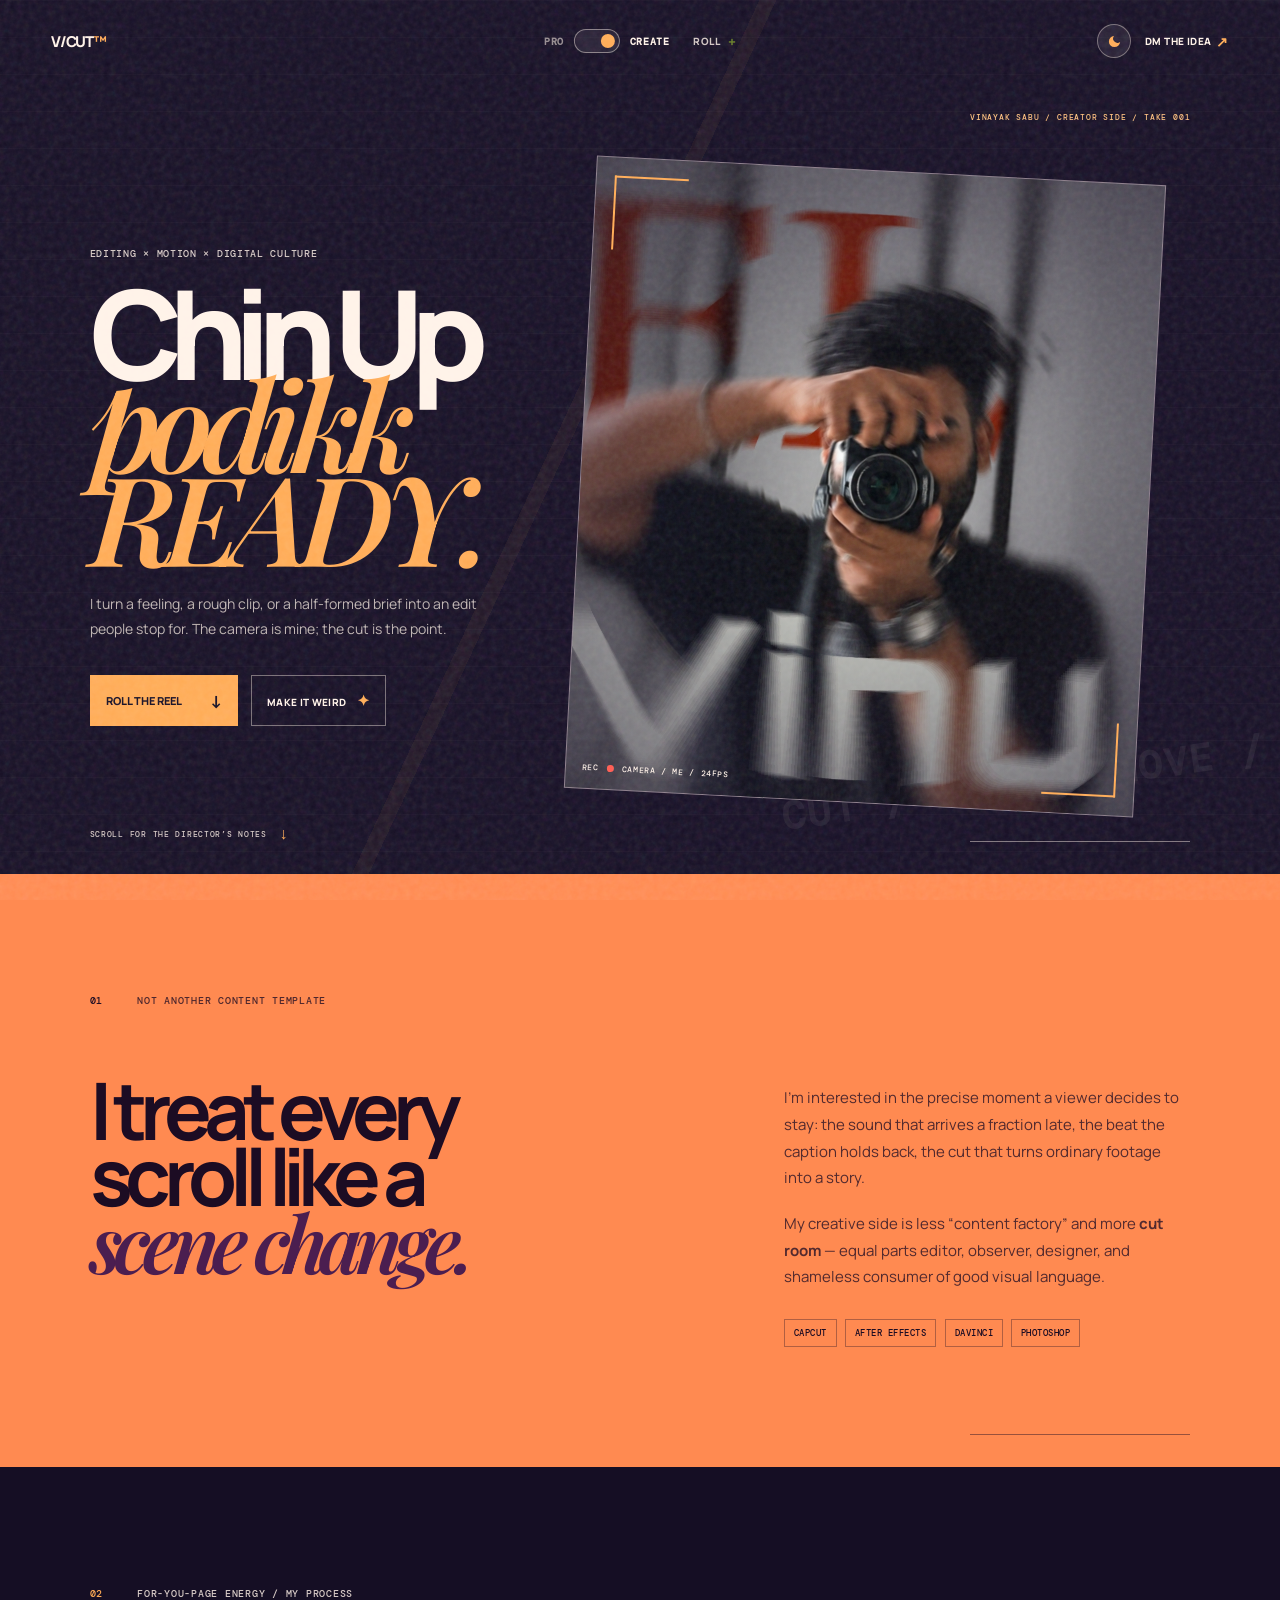
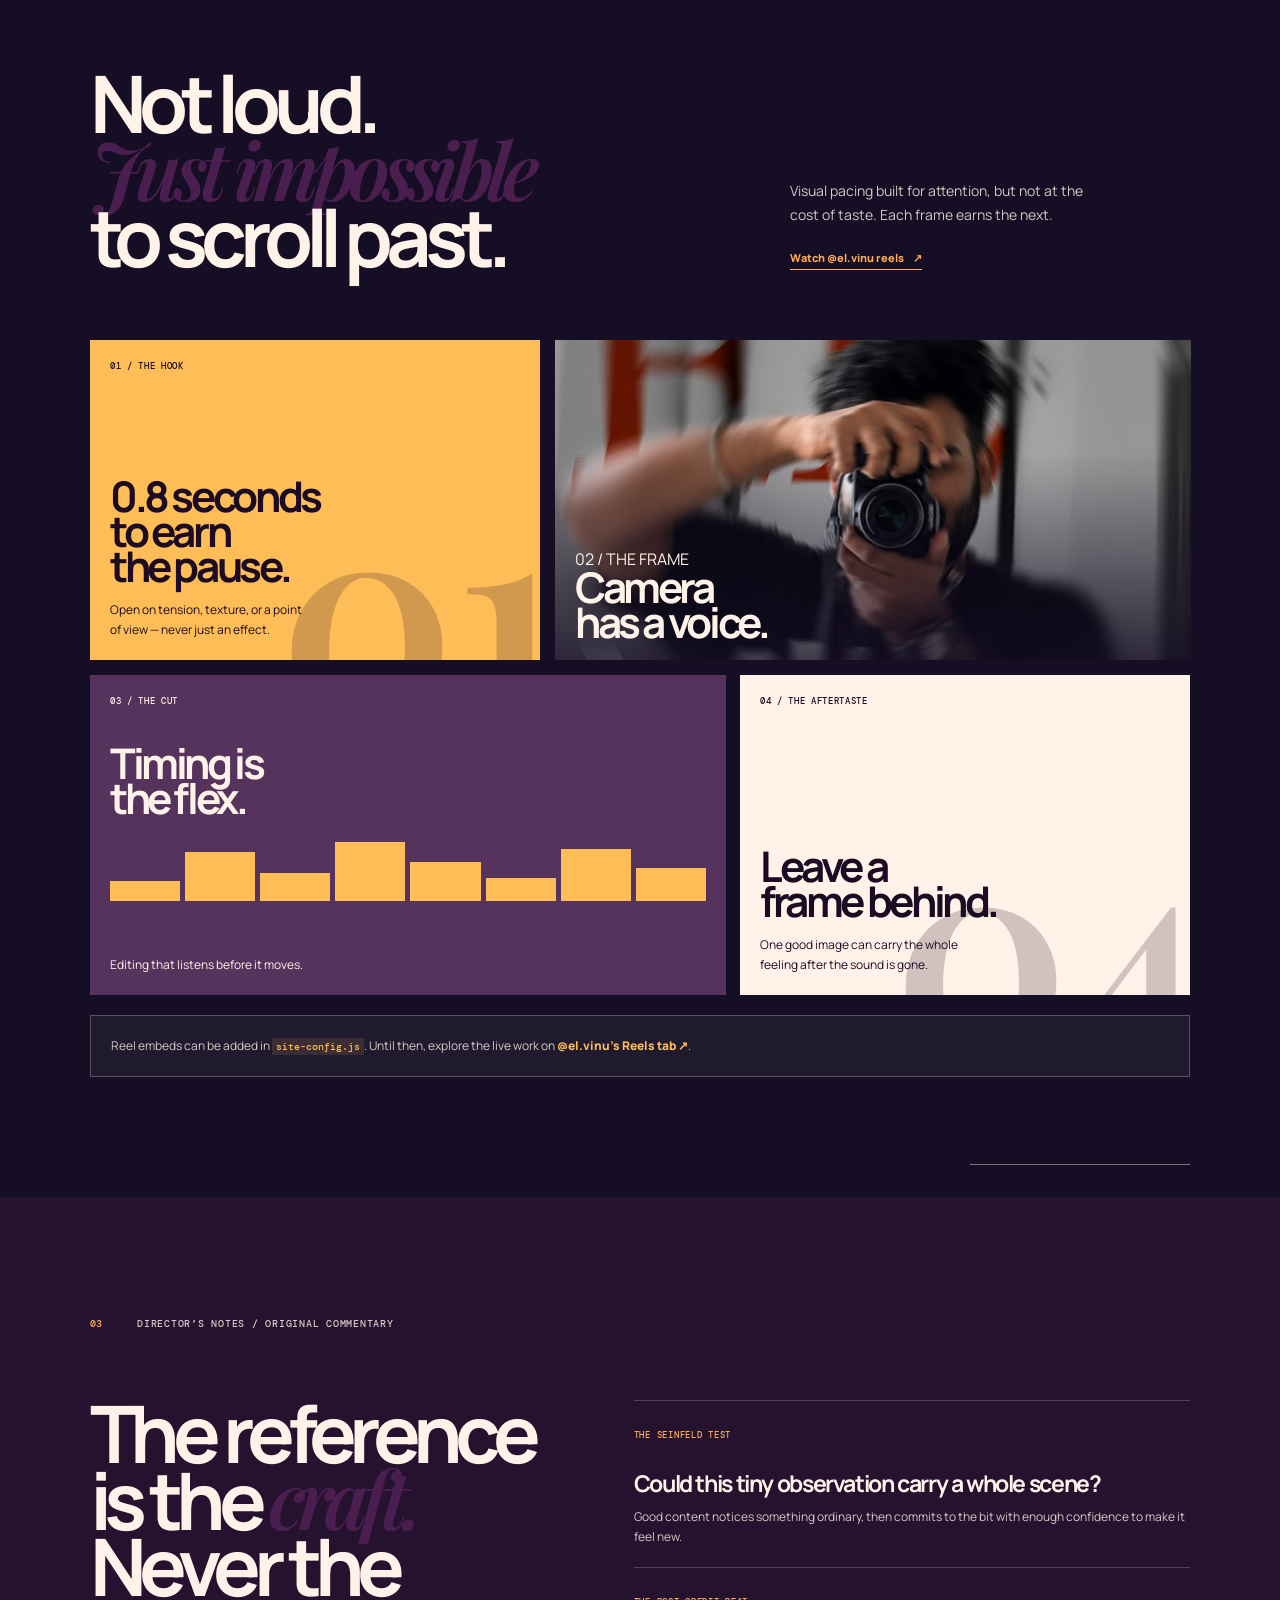
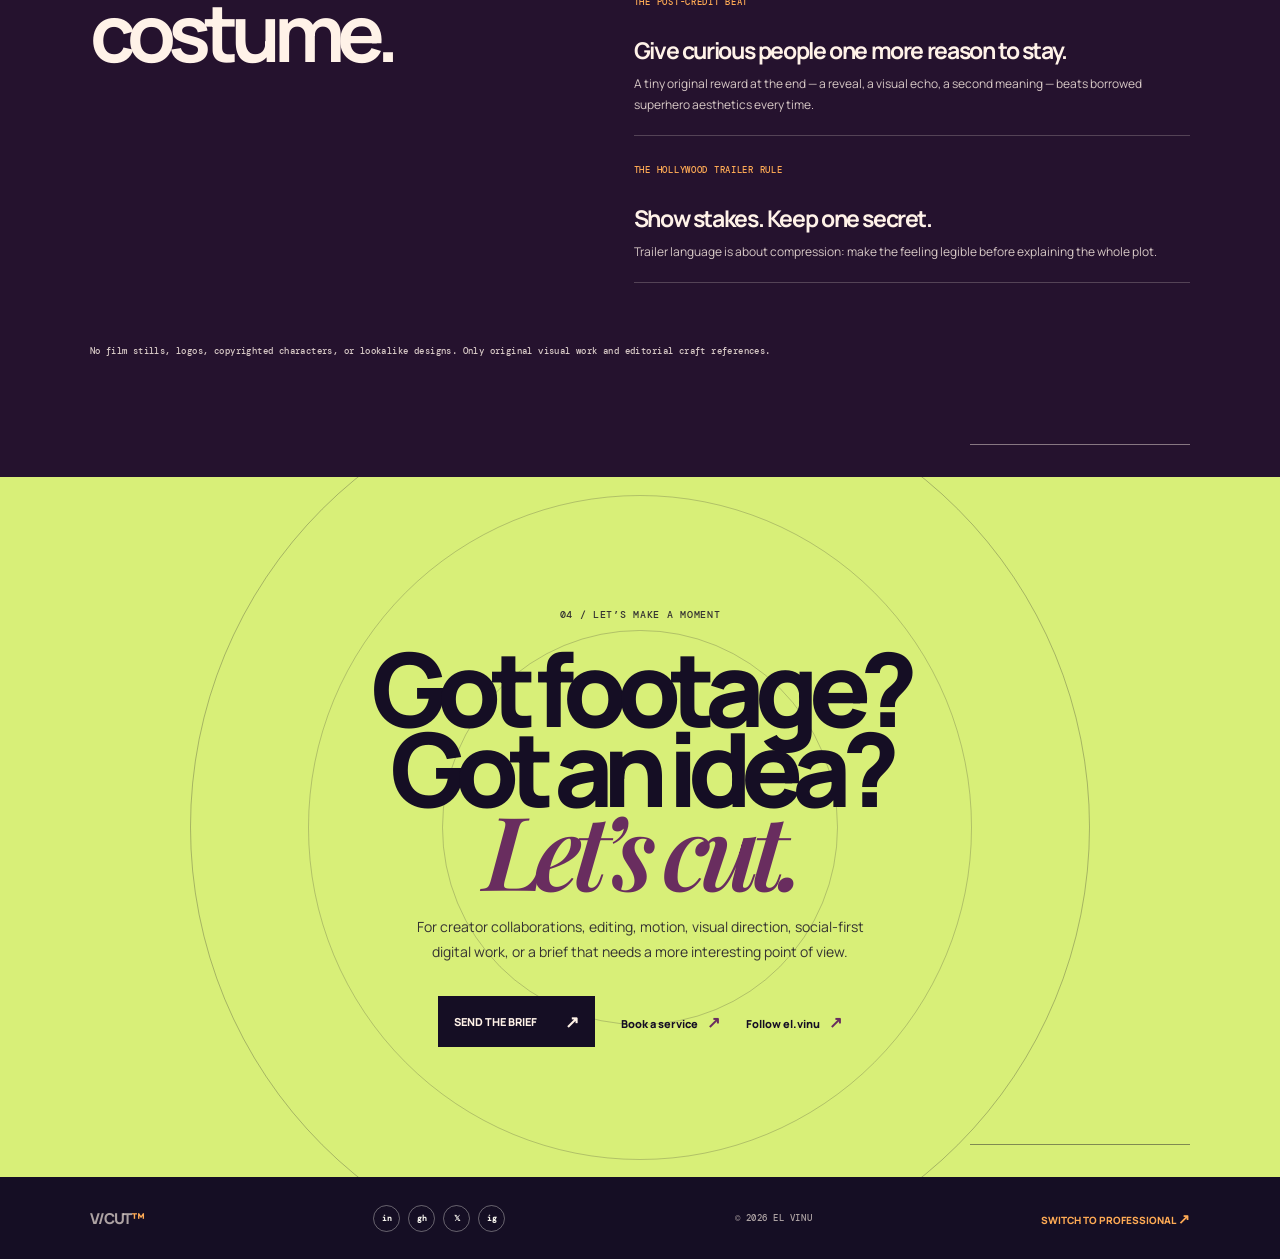
==== creative.html @ 92481f3b "Update portfolio redesign with custom domain, resume download, and dual creative/pro experience" ====
<!doctype html>
<html lang="en">

<head>
  <meta charset="UTF-8" />
  <meta name="viewport" content="width=device-width, initial-scale=1.0" />
  <meta name="description"
    content="Vinu Cut — Vinayak Sabu's creator practice across edits, direction, motion, and social storytelling." />
  <meta name="theme-color" content="#150e24" />
  <title>el Vinu — Creative Side of Vinayak Sabu</title>
  <link rel="preconnect" href="https://fonts.googleapis.com" />
  <link rel="preconnect" href="https://fonts.gstatic.com" crossorigin />
  <link
    href="https://fonts.googleapis.com/css2?family=DM+Mono:wght@400;500&family=Manrope:wght@400;500;600;700;800&family=Playfair+Display:ital,wght@0,500;0,600;1,600&display=swap"
    rel="stylesheet" />
  <link rel="stylesheet" href="styles.css" />
</head>

<body class="creative-page">
  <a class="skip-link" href="#main">Skip to content</a>
  <div class="grain grain--light" aria-hidden="true"></div>
  <div class="cursor-dot cursor-dot--creative" aria-hidden="true"></div>
  <div class="cursor-orbit cursor-orbit--creative" aria-hidden="true"><span>PLAY</span></div>
  <header class="site-header site-header--creative">
    <a class="wordmark wordmark--creative" href="creative.html"
      aria-label="Vinu Cut creative portfolio">V/CUT<span>™</span></a>
    <nav aria-label="Primary navigation"><a class="identity-switch identity-switch--creative" href="index.html"
        aria-label="Switch to the professional side"><span>PRO</span><i aria-hidden="true"><b></b></i><span
          aria-current="page">CREATE</span></a>
      <details class="nav-menu nav-menu--creative">
        <summary>Roll <span>+</span></summary>
        <div><a href="#about">About</a><a href="#reel">The reel</a><a href="#notes">Notes</a><a
            href="https://www.instagram.com/el.vinu/reels/" target="_blank" rel="noreferrer">Instagram reels</a><a
            href="#contact">Work together</a></div>
      </details>
    </nav>
    <div class="header-actions"><button class="theme-toggle theme-toggle--creative" type="button" data-theme-toggle
        aria-label="Toggle colour theme" aria-pressed="false"><span data-theme-label>Light</span><i
          aria-hidden="true"><svg class="theme-icon theme-icon--sun" viewBox="0 0 24 24" width="15" height="15"
            fill="none" stroke="currentColor" stroke-width="2.2" stroke-linecap="round" stroke-linejoin="round"
            aria-hidden="true">
            <circle cx="12" cy="12" r="4.5"></circle>
            <path
              d="M12 2v2.5M12 19.5V22M4.93 4.93l1.77 1.77M17.3 17.3l1.77 1.77M2 12h2.5M19.5 12H22M4.93 19.07l1.77-1.77M17.3 6.7l1.77-1.77">
            </path>
          </svg><svg class="theme-icon theme-icon--moon" viewBox="0 0 24 24" width="15" height="15" fill="currentColor"
            aria-hidden="true">
            <path d="M21 12.79A9 9 0 1 1 11.21 3 7 7 0 0 0 21 12.79z"></path>
          </svg></i></button><a class="header-contact header-contact--creative" href="#contact">DM the idea
        <span>↗</span></a></div>
  </header>

  <main id="main">
    <section class="creative-hero" data-tracking-stage>
      <div class="creative-hero__noise" aria-hidden="true"></div>
      <div class="chaos-doodles" aria-hidden="true"><i>✦</i><i>WOW</i><i>✷</i><i>RETAKE</i></div>
      <p class="creator-stamp">VINAYAK SABU / CREATOR SIDE / TAKE 001</p>
      <div class="creative-hero__copy reveal">
        <p class="creator-kicker">Editing × motion × digital culture</p>
        <h1>Chin Up<br /><em> podikk READY.</em></h1>
        <p>I turn a feeling, a rough clip, or a half-formed brief into an edit people stop for. The camera is mine; the
          cut is the point.</p>
        <div class="creator-hero-actions"><a class="creator-button" href="#reel">Roll the reel <span>↓</span></a><button
            class="chaos-toggle" type="button" data-chaos-toggle aria-pressed="false">Make it weird
            <span>✦</span></button></div>
      </div>
      <figure class="creator-portrait" aria-label="Vinayak Sabu holding a camera">
        <div class="viewfinder viewfinder--top" aria-hidden="true"></div>
        <div class="viewfinder viewfinder--bottom" aria-hidden="true"></div>
        <img src="assets/vinayak-creator.jpg" alt="Vinayak Sabu holding a camera" />
        <figcaption><span>REC</span><i></i><span>CAMERA / ME / 24FPS</span></figcaption>
      </figure>
      <div class="creator-scroll" aria-hidden="true"><span>SCROLL FOR THE DIRECTOR’S NOTES</span><b>↓</b></div>
    </section>

    <section class="creative-about creative-section" id="about">
      <div class="creator-section-label reveal"><span>01</span><span>Not another content template</span></div>
      <div class="creative-about__grid">
        <h2 class="creative-display reveal">I treat every<br />scroll like a<br /><em>scene change.</em></h2>
        <div class="creative-about__copy reveal">
          <p>I’m interested in the precise moment a viewer decides to stay: the sound that arrives a fraction late, the
            beat the caption holds back, the cut that turns ordinary footage into a story.</p>
          <p>My creative side is less “content factory” and more <strong>cut room</strong> — equal parts editor,
            observer, designer, and shameless consumer of good visual language.</p>
          <div class="creator-tool-row"><span>CAPCUT</span><span>AFTER
              EFFECTS</span><span>DAVINCI</span><span>PHOTOSHOP</span></div>
        </div>
      </div>
    </section>

    <section class="reel-room creative-section" id="reel">
      <div class="creator-section-label reveal"><span>02</span><span>For-you-page energy / My process</span></div>
      <div class="reel-head reveal">
        <h2 class="creative-display">Not loud.<br /><em>Just impossible</em><br />to scroll past.</h2>
        <div>
          <p>Visual pacing built for attention, but not at the cost of taste. Each frame earns the next.</p><a
            class="reel-profile-link" data-instagram-reels href="https://www.instagram.com/el.vinu/reels/"
            target="_blank" rel="noreferrer">Watch @el.vinu reels <span>↗</span></a>
        </div>
      </div>
      <div class="reel-grid">
        <article class="reel-card reel-card--gold reveal"><span>01 / THE HOOK</span>
          <h3>0.8 seconds<br />to earn<br />the pause.</h3>
          <p>Open on tension, texture, or a point of view — never just an effect.</p><b>01</b>
        </article>
        <article class="reel-card reel-card--photo reveal"><img src="assets/vinayak-creator.jpg"
            alt="Creative portrait crop" />
          <div><span>02 / THE FRAME</span>
            <h3>Camera<br />has a voice.</h3>
          </div>
        </article>
        <article class="reel-card reel-card--violet reveal"><span>03 / THE CUT</span>
          <h3>Timing is<br />the flex.</h3>
          <div class="audio-bars" aria-hidden="true"><i></i><i></i><i></i><i></i><i></i><i></i><i></i><i></i></div>
          <p>Editing that listens before it moves.</p>
        </article>
        <article class="reel-card reel-card--white reveal"><span>04 / THE AFTERTASTE</span>
          <h3>Leave a<br />frame behind.</h3>
          <p>One good image can carry the whole feeling after the sound is gone.</p><b>04</b>
        </article>
      </div>
      <div class="instagram-reel-feed reveal" data-reel-feed aria-live="polite">
        <p>Reel embeds can be added in <code>site-config.js</code>. Until then, explore the live work on <a
            data-instagram-reels href="https://www.instagram.com/el.vinu/reels/" target="_blank"
            rel="noreferrer">@el.vinu’s Reels tab <span>↗</span></a>.</p>
      </div>
    </section>

    <section class="creator-notes creative-section" id="notes">
      <div class="creator-section-label reveal"><span>03</span><span>Director’s notes / Original commentary</span></div>
      <div class="notes-layout">
        <h2 class="creative-display reveal">The reference<br />is the <em>craft.</em><br />Never the costume.</h2>
        <div class="notes-list reveal">
          <article><span>THE SEINFELD TEST</span>
            <h3>Could this tiny observation carry a whole scene?</h3>
            <p>Good content notices something ordinary, then commits to the bit with enough confidence to make it feel
              new.</p>
          </article>
          <article><span>THE POST-CREDIT BEAT</span>
            <h3>Give curious people one more reason to stay.</h3>
            <p>A tiny original reward at the end — a reveal, a visual echo, a second meaning — beats borrowed superhero
              aesthetics every time.</p>
          </article>
          <article><span>THE HOLLYWOOD TRAILER RULE</span>
            <h3>Show stakes. Keep one secret.</h3>
            <p>Trailer language is about compression: make the feeling legible before explaining the whole plot.</p>
          </article>
        </div>
      </div>
      <p class="rights-note reveal">No film stills, logos, copyrighted characters, or lookalike designs. Only original
        visual work and editorial craft references.</p>
    </section>

    <section class="creative-collab creative-section" id="contact">
      <div class="creative-collab__orb" aria-hidden="true"></div>
      <p class="creator-kicker reveal">04 / Let’s make a moment</p>
      <h2 class="creative-contact-title reveal">Got footage?<br />Got an idea?<br /><em>Let’s cut.</em></h2>
      <p class="creative-contact-copy reveal">For creator collaborations, editing, motion, visual direction,
        social-first digital work, or a brief that needs a more interesting point of view.</p>
      <div class="creative-contact-actions reveal"><a class="creator-button creator-button--paper"
          href="mailto:vinayaksabu8@gmail.com?subject=Creative%20collaboration">Send the brief <span>↗</span></a><a
          class="creator-text-link" href="index.html#book">Book a service <span>↗</span></a><a class="creator-text-link"
          data-instagram-link href="https://www.instagram.com/el.vinu" target="_blank" rel="noreferrer">Follow el.vinu
          <span>↗</span></a></div>
    </section>
  </main>
  <button class="back-to-top back-to-top--creative" type="button" data-back-to-top aria-label="Back to top"><span
      aria-hidden="true">↑</span><small>TOP</small></button>
  <footer class="footer footer--creative"><a class="wordmark wordmark--creative"
      href="creative.html">V/CUT<span>™</span></a>
    <div class="social-icons social-icons--creative" aria-label="Social links"><a
        href="https://www.linkedin.com/in/vinayaksabu" target="_blank" rel="noreferrer" aria-label="LinkedIn">in</a><a
        href="https://github.com/vinayaksabu" target="_blank" rel="noreferrer" aria-label="GitHub">gh</a><a
        href="https://x.com/" target="_blank" rel="noreferrer" aria-label="X">𝕏</a><a data-instagram-link
        href="https://www.instagram.com/el.vinu" target="_blank" rel="noreferrer" aria-label="Instagram">ig</a></div>
    <p>© <span data-year></span> EL VINU</p><a href="index.html">Switch to professional <span>↗</span></a>
  </footer>
  <script src="site-config.js"></script>
  <script src="script.js"></script>
</body>

</html>
---- styles.css ----
:root {
  --ink: #121514;
  --paper: #f5f3ed;
  --paper-deep: #e8e5dc;
  --green: #a9d447;
  --green-deep: #667d24;
  --line: rgba(18, 21, 20, .17);
  --light-line: rgba(245, 243, 237, .2);
  --sans: "Manrope", Arial, sans-serif;
  --serif: "Playfair Display", Georgia, serif;
  --mono: "DM Mono", Consolas, monospace;
  --ease: cubic-bezier(.22, 1, .36, 1);
}

* { box-sizing: border-box; }
html { scroll-behavior: smooth; background: var(--ink); }
body { margin: 0; background: var(--paper); color: var(--ink); font-family: var(--sans); -webkit-font-smoothing: antialiased; overflow-x: hidden; }
a { color: inherit; text-decoration: none; } button { font: inherit; } img { display: block; max-width: 100%; }
::selection { color: var(--ink); background: var(--green); }
.skip-link { position: fixed; z-index: 100; top: -60px; left: 20px; padding: 10px 13px; color: var(--ink); background: var(--green); font-size: 12px; font-weight: 800; transition: top .2s; }.skip-link:focus { top: 15px; }
.grain { position: fixed; z-index: 20; inset: 0; pointer-events: none; opacity: .06; mix-blend-mode: multiply; background-image: url("data:image/svg+xml,%3Csvg viewBox='0 0 180 180' xmlns='http://www.w3.org/2000/svg'%3E%3Cfilter id='noise'%3E%3CfeTurbulence type='fractalNoise' baseFrequency='.8' numOctaves='4' stitchTiles='stitch'/%3E%3C/filter%3E%3Crect width='100%25' height='100%25' filter='url(%23noise)'/%3E%3C/svg%3E"); }.grain--light { opacity: .12; mix-blend-mode: screen; }

.site-header { position: absolute; z-index: 10; top: 0; display: flex; align-items: center; width: 100%; height: 82px; padding: 0 clamp(20px, 4vw, 62px); color: var(--ink); }.wordmark { font-size: 15px; font-weight: 800; letter-spacing: -.085em; }.wordmark span { color: var(--green-deep); }.site-header nav { display: flex; gap: 24px; margin-left: clamp(30px, 5vw, 90px); }.nav-link { position: relative; padding: 7px 0; color: rgba(18,21,20,.6); font-size: 10px; font-weight: 800; letter-spacing: .055em; text-transform: uppercase; }.nav-link::after { content: ""; position: absolute; right: 0; bottom: 2px; left: 0; height: 1px; background: currentColor; transform: scaleX(0); transform-origin: right; transition: transform .3s var(--ease); }.nav-link:hover::after, .nav-link.is-active::after { transform: scaleX(1); transform-origin: left; }.nav-link.is-active { color: var(--ink); }.header-actions { display: flex; align-items: center; gap: 18px; margin-left: auto; }.theme-toggle { display: inline-flex; align-items: center; gap: 8px; padding: 0; border: 0; color: inherit; background: none; cursor: pointer; font-size: 10px; font-weight: 800; letter-spacing: .045em; text-transform: uppercase; }.theme-toggle i { color: var(--green-deep); font-size: 15px; font-style: normal; }.header-contact { font-size: 10px; font-weight: 800; letter-spacing: .04em; text-transform: uppercase; }.header-contact span { margin-left: 5px; color: var(--green-deep); font-size: 14px; }.site-header--creative { color: #fff2e8; }.wordmark--creative span { color: #ffab55; }.nav-link--creative { color: rgba(255,242,232,.58); }.nav-link--creative.is-active { color: #fff2e8; }.theme-toggle--creative i, .header-contact--creative span { color: #ffab55; }

.pro-hero { position: relative; display: grid; grid-template-columns: 1.15fr .85fr; min-height: 790px; padding: 147px clamp(20px, 7vw, 132px) 62px; overflow: hidden; background: var(--paper); }.pro-hero::before { content: ""; position: absolute; top: 0; right: 0; width: 51%; height: 100%; background: var(--paper-deep); }.pro-hero__copy, .pro-portrait, .hero-index { position: relative; z-index: 1; }.kicker, .creator-kicker { display: flex; gap: 12px; align-items: center; margin: 0 0 28px; color: rgba(18,21,20,.56); font: 500 10px var(--mono); letter-spacing: .07em; text-transform: uppercase; }.kicker span { color: var(--green-deep); }.pro-hero h1 { max-width: 750px; margin: 0 0 25px; font-size: clamp(53px, 7.4vw, 116px); font-weight: 600; letter-spacing: -.085em; line-height: .88; }.pro-hero h1 em, .display em, .contact-title em { color: var(--green-deep); font-family: var(--serif); font-weight: 600; }.hero-intro { max-width: 530px; margin: 0 0 34px; color: rgba(18,21,20,.68); font-size: clamp(14px, 1.15vw, 17px); line-height: 1.8; }.hero-intro strong { color: var(--ink); }.hero-buttons { display: flex; flex-wrap: wrap; gap: 25px; align-items: center; }.button { display: inline-flex; min-height: 51px; align-items: center; gap: 25px; padding: 0 17px; font-size: 11px; font-weight: 800; transition: transform .3s var(--ease), background .3s; }.button span { font-size: 17px; }.button:hover { transform: translateY(-3px); }.button--ink { color: var(--paper); background: var(--ink); }.button--ink:hover { color: var(--ink); background: var(--green); }.button--outline { color: var(--ink); background: transparent; border: 1.5px solid rgba(18,21,20,.38); }.button--outline:hover { color: var(--ink); background: var(--green); border-color: var(--green); }.text-link { display: inline-flex; gap: 9px; align-items: center; font-size: 11px; font-weight: 800; }.text-link span { color: var(--green-deep); font-size: 16px; transition: transform .3s var(--ease); }.text-link:hover span { transform: translate(3px, 3px); }
.pro-portrait { justify-self: end; width: min(100%, 490px); aspect-ratio: .79; overflow: hidden; background: #cac8c0; isolation: isolate; transition: transform .4s var(--ease); }.pro-portrait img { width: 100%; height: 100%; object-fit: cover; object-position: 50% 28%; transform: translate(var(--track-portrait-x, 0px), var(--track-portrait-y, 0px)) scale(1.055); transition: transform .25s linear; }.portrait-grid { position: absolute; z-index: 1; inset: 0; opacity: .35; background-image: linear-gradient(rgba(18,21,20,.22) 1px, transparent 1px), linear-gradient(90deg, rgba(18,21,20,.22) 1px, transparent 1px); background-size: 48px 48px; mix-blend-mode: multiply; }.sightline { position: absolute; z-index: 2; background: var(--green); mix-blend-mode: multiply; opacity: .95; transition: transform .2s linear; }.sightline--x { top: calc(50% + var(--track-y, 0px)); left: 0; width: 100%; height: 1px; }.sightline--y { top: 0; left: calc(50% + var(--track-x, 0px)); width: 1px; height: 100%; }.pro-portrait::before { content: "FIELD / 01"; position: absolute; z-index: 3; top: 16px; left: 16px; color: var(--ink); font: 500 8px var(--mono); letter-spacing: .07em; }.pro-portrait figcaption { position: absolute; z-index: 3; right: 0; bottom: 0; left: 0; display: flex; justify-content: space-between; gap: 10px; padding: 13px 15px; color: #f5f3ed; background: rgba(18,21,20,.76); font: 500 8px var(--mono); letter-spacing: .055em; }.hero-index { position: absolute; right: clamp(20px, 7vw, 132px); bottom: 27px; left: clamp(20px, 7vw, 132px); display: flex; justify-content: space-between; color: rgba(18,21,20,.46); font: 500 8px var(--mono); letter-spacing: .07em; }

.section { position: relative; padding: 120px clamp(20px, 7vw, 132px); }.section-label, .creator-section-label { display: flex; gap: 34px; margin-bottom: 70px; color: rgba(18,21,20,.54); font: 500 10px var(--mono); letter-spacing: .075em; text-transform: uppercase; }.section-label span:first-child { color: var(--green-deep); }.profile { background: #ebe9e2; }.profile-grid { display: grid; grid-template-columns: 1.3fr .7fr; gap: 60px; align-items: start; }.display { margin: 0; font-size: clamp(43px, 5.7vw, 91px); font-weight: 600; letter-spacing: -.08em; line-height: .9; }.profile-copy { max-width: 450px; padding-top: 12px; }.profile-copy p { margin: 0 0 18px; color: rgba(18,21,20,.67); font-size: 15px; line-height: 1.8; }.credential-strip { display: grid; grid-template-columns: repeat(4, 1fr); gap: 0; margin-top: clamp(80px, 10vw, 150px); border-top: 1px solid var(--line); }.credential-strip article { min-height: 150px; padding: 19px 22px 0 0; border-right: 1px solid var(--line); }.credential-strip article + article { padding-left: 22px; }.credential-strip article:last-child { border: 0; }.credential-strip span { color: rgba(18,21,20,.5); font: 500 9px var(--mono); letter-spacing: .075em; }.credential-strip strong { display: block; margin-top: 31px; font-size: clamp(14px, 1.3vw, 19px); letter-spacing: -.045em; line-height: 1.15; }
.section--ink { color: var(--paper); background: var(--ink); }.section-label--light { color: rgba(245,243,237,.52); }.section-label--light span:first-child { color: var(--green); }.display--light { color: var(--paper); }.project-ledger { margin-top: 80px; border-top: 1px solid var(--light-line); }.project-row { display: grid; grid-template-columns: 8% 1fr 155px; gap: 28px; padding: 29px 0; border-bottom: 1px solid var(--light-line); transition: background .4s var(--ease), padding .4s var(--ease); }.project-row:hover { padding-right: 18px; padding-left: 18px; background: rgba(169,212,71,.08); }.project-number, .project-tag, .project-skill { font: 500 9px var(--mono); letter-spacing: .07em; text-transform: uppercase; }.project-number { color: var(--green); }.project-tag { margin: 0 0 12px; color: rgba(245,243,237,.5); }.project-row h3 { max-width: 660px; margin: 0 0 12px; font-size: clamp(20px, 2.5vw, 34px); letter-spacing: -.06em; }.project-description { max-width: 650px; margin: 0; color: rgba(245,243,237,.63); font-size: 12px; line-height: 1.7; }.project-skill { align-self: center; justify-self: end; color: var(--green); text-align: right; }
.leadership { background: var(--paper); }.leadership-head { display: grid; grid-template-columns: 1.35fr .65fr; gap: 60px; align-items: end; margin-bottom: 85px; }.leadership-head p { max-width: 360px; margin: 0; color: rgba(18,21,20,.62); font-size: 14px; line-height: 1.7; }.timeline { border-top: 1px solid var(--line); }.timeline-item { display: grid; grid-template-columns: 18% 1fr; gap: 25px; padding: 28px 0; border-bottom: 1px solid var(--line); }.timeline-item time, .timeline-item p, .timeline-item span { font: 500 9px var(--mono); letter-spacing: .075em; text-transform: uppercase; }.timeline-item time { color: rgba(18,21,20,.52); }.timeline-item p { margin: 0 0 12px; color: var(--green-deep); }.timeline-item h3 { margin: 0 0 9px; font-size: clamp(20px, 2.2vw, 31px); letter-spacing: -.06em; }.timeline-item span { color: rgba(18,21,20,.57); }.section--sage { background: #cbd5a9; }.outcome-grid { display: grid; grid-template-columns: repeat(4, 1fr); border-top: 1px solid rgba(18,21,20,.23); }.outcome { min-height: 255px; padding: 24px 25px 15px 0; border-right: 1px solid rgba(18,21,20,.23); }.outcome + .outcome { padding-left: 25px; }.outcome:last-child { border: 0; }.outcome span { display: block; margin: 36px 0 25px; color: #405a10; font-size: clamp(43px, 5.5vw, 82px); font-weight: 800; letter-spacing: -.09em; line-height: .8; }.outcome p { max-width: 210px; margin: 0; color: rgba(18,21,20,.68); font-size: 12px; line-height: 1.7; }
.contact { display: flex; min-height: 720px; flex-direction: column; justify-content: center; align-items: center; overflow: hidden; color: var(--paper); text-align: center; background: #52704b; }.contact > *:not(.contact-orbit) { position: relative; z-index: 1; }.contact-orbit { position: absolute; width: min(90vw, 900px); aspect-ratio: 1; border: 1px solid rgba(245,243,237,.24); border-radius: 50%; }.contact-orbit::before, .contact-orbit::after { content: ""; position: absolute; border: 1px solid rgba(245,243,237,.2); border-radius: 50%; }.contact-orbit::before { inset: 12%; }.contact-orbit::after { inset: 27%; }.contact .kicker { color: rgba(245,243,237,.65); }.contact .kicker span { color: var(--green); }.contact-title { margin: 0 0 25px; font-size: clamp(54px, 7.5vw, 120px); font-weight: 600; letter-spacing: -.085em; line-height: .86; }.contact-title em { color: var(--green); }.contact-copy { max-width: 480px; margin: 0 0 33px; color: rgba(245,243,237,.72); font-size: 14px; line-height: 1.75; }.contact-actions { display: flex; align-items: center; gap: 26px; }.button--paper { color: var(--ink); background: var(--paper); }.button--paper:hover { background: var(--green); }.text-link--paper { color: var(--paper); }.text-link--paper span { color: var(--green); }
.footer { display: flex; min-height: 82px; align-items: center; justify-content: space-between; gap: 20px; padding: 0 clamp(20px, 7vw, 132px); color: rgba(245,243,237,.67); background: #101210; }.footer p { margin: 0; font: 500 9px var(--mono); letter-spacing: .06em; }.footer > a:last-child { color: var(--green); font-size: 10px; font-weight: 800; text-transform: uppercase; }.footer > a:last-child span { font-size: 14px; }

/* Creative page: intentionally louder, vertical, and cut like a feed. */
.creative-page { background: #150e24; color: #fff2e8; }.creative-hero { position: relative; display: grid; grid-template-columns: .83fr 1.17fr; min-height: 825px; padding: 154px clamp(20px, 7vw, 132px) 55px; overflow: hidden; background: #150e24; }.creative-hero__noise { position: absolute; z-index: 0; inset: 0; opacity: .45; background-image: linear-gradient(115deg, transparent 45%, rgba(255,169,83,.12) 45%, rgba(255,169,83,.12) 46%, transparent 46%), linear-gradient(rgba(255,242,232,.05) 1px, transparent 1px); background-size: 100% 100%, 100% 37px; }.creator-stamp { position: absolute; z-index: 3; top: 112px; right: clamp(20px, 7vw, 132px); margin: 0; color: #ffab55; font: 500 8px var(--mono); letter-spacing: .1em; }.creative-hero__copy { position: relative; z-index: 2; align-self: center; }.creator-kicker { color: rgba(255,242,232,.65); }.creative-hero h1 { margin: 0 0 27px; font-size: clamp(72px, 9.7vw, 155px); font-weight: 800; letter-spacing: -.11em; line-height: .72; }.creative-hero h1 em, .creative-display em, .creative-contact-title em { color: #ffab55; font-family: var(--serif); font-weight: 600; letter-spacing: -.09em; }.creative-hero__copy > p:not(.creator-kicker) { max-width: 395px; margin: 0 0 34px; color: rgba(255,242,232,.72); font-size: 14px; line-height: 1.8; }.creator-button { display: inline-flex; align-items: center; gap: 28px; min-height: 51px; padding: 0 16px; color: #150e24; background: #ffab55; font-size: 11px; font-weight: 800; text-transform: uppercase; transition: transform .3s var(--ease), background .3s; }.creator-button:hover { background: #fff2e8; transform: rotate(-2deg) translateY(-3px); }.creator-button span { font-size: 17px; }.creator-portrait { position: relative; z-index: 1; justify-self: end; width: min(100%, 570px); aspect-ratio: .9; overflow: hidden; border: 1px solid rgba(255,242,232,.46); background: #291b3a; transform: rotate(3deg); }.creator-portrait img { width: 100%; height: 100%; object-fit: cover; object-position: 51% 50%; transform: translate(var(--track-portrait-x, 0px), var(--track-portrait-y, 0px)) scale(1.05); transition: transform .2s linear; }.creator-portrait::after { content: ""; position: absolute; inset: 0; pointer-events: none; background: radial-gradient(circle at calc(50% + var(--track-x, 0px)) calc(50% + var(--track-y, 0px)), transparent 0 12%, rgba(21,14,36,.24) 46%, rgba(21,14,36,.6) 100%); }.viewfinder { position: absolute; z-index: 2; width: 74px; height: 74px; border-color: #ffab55; border-style: solid; }.viewfinder--top { top: 18px; left: 18px; border-width: 2px 0 0 2px; }.viewfinder--bottom { right: 18px; bottom: 18px; border-width: 0 2px 2px 0; }.creator-portrait figcaption { position: absolute; z-index: 3; right: 16px; bottom: 16px; left: 16px; display: flex; align-items: center; gap: 8px; color: #fff2e8; font: 500 8px var(--mono); letter-spacing: .08em; }.creator-portrait figcaption i { width: 7px; height: 7px; border-radius: 50%; background: #ff5a50; animation: blink 1s steps(1) infinite; }.creator-scroll { position: absolute; z-index: 2; bottom: 30px; left: clamp(20px, 7vw, 132px); display: flex; gap: 12px; align-items: center; color: rgba(255,242,232,.5); font: 500 8px var(--mono); letter-spacing: .09em; }.creator-scroll b { color: #ffab55; font-size: 16px; }
.creative-section { position: relative; padding: 120px clamp(20px, 7vw, 132px); }.creator-section-label { color: rgba(255,242,232,.52); }.creator-section-label span:first-child { color: #ffab55; }.creative-about { background: #ff8a51; color: #1c0c23; }.creative-about .creator-section-label { color: rgba(28,12,35,.55); }.creative-about .creator-section-label span:first-child { color: #1c0c23; }.creative-about__grid { display: grid; grid-template-columns: 1.22fr .78fr; gap: 60px; }.creative-display { margin: 0; font-size: clamp(47px, 6.2vw, 99px); font-weight: 700; letter-spacing: -.09em; line-height: .83; }.creative-display em { color: #4b1e50; }.creative-about__copy { max-width: 440px; padding-top: 8px; }.creative-about__copy p { margin: 0 0 19px; color: rgba(28,12,35,.76); font-size: 15px; line-height: 1.78; }.creator-tool-row { display: flex; flex-wrap: wrap; gap: 8px; margin-top: 28px; }.creator-tool-row span { padding: 7px 9px; border: 1px solid rgba(28,12,35,.34); font: 500 9px var(--mono); letter-spacing: .055em; }
.reel-room { background: #150e24; }.reel-head { display: grid; grid-template-columns: 1.23fr .77fr; gap: 60px; align-items: end; margin-bottom: 70px; }.reel-head .creative-display { color: #fff2e8; }.reel-head p { max-width: 310px; margin: 0; color: rgba(255,242,232,.62); font-size: 14px; line-height: 1.75; }.reel-grid { display: grid; grid-template-columns: repeat(12, 1fr); gap: 15px; }.reel-card { position: relative; display: flex; min-height: 320px; flex-direction: column; justify-content: space-between; padding: 20px; overflow: hidden; }.reel-card > span { position: relative; z-index: 2; font: 500 9px var(--mono); letter-spacing: .075em; }.reel-card h3 { position: relative; z-index: 2; margin: auto 0 0; font-size: clamp(28px, 3.3vw, 48px); letter-spacing: -.08em; line-height: .83; }.reel-card p { position: relative; z-index: 2; max-width: 200px; margin: 16px 0 0; font-size: 12px; line-height: 1.65; }.reel-card b { position: absolute; z-index: 1; right: -5%; bottom: -27%; font: 600 clamp(170px, 22vw, 320px)/1 var(--serif); opacity: .2; }.reel-card--gold { grid-column: span 5; color: #1c0c23; background: #ffbd58; }.reel-card--photo { grid-column: span 7; color: #fff2e8; }.reel-card--photo img { position: absolute; inset: 0; width: 100%; height: 100%; object-fit: cover; object-position: 50% 45%; filter: saturate(.82) contrast(1.05); transition: transform .6s var(--ease); }.reel-card--photo:hover img { transform: scale(1.07); }.reel-card--photo::after { content: ""; position: absolute; inset: 0; background: linear-gradient(0deg, rgba(21,14,36,.78), transparent 65%); }.reel-card--photo div { position: relative; z-index: 2; margin-top: auto; }.reel-card--violet { grid-column: span 7; color: #fff2e8; background: #56335d; }.reel-card--white { grid-column: span 5; color: #1c0c23; background: #fff2e8; }.audio-bars { position: relative; z-index: 2; display: flex; height: 62px; align-items: end; gap: 5px; margin: 23px 0 auto; }.audio-bars i { flex: 1; background: #ffbd58; animation: levels 1.1s ease-in-out infinite alternate; }.audio-bars i:nth-child(1) { height: 32%; }.audio-bars i:nth-child(2) { height: 78%; animation-delay: .3s; }.audio-bars i:nth-child(3) { height: 45%; animation-delay: .1s; }.audio-bars i:nth-child(4) { height: 94%; animation-delay: .5s; }.audio-bars i:nth-child(5) { height: 63%; animation-delay: .2s; }.audio-bars i:nth-child(6) { height: 36%; animation-delay: .45s; }.audio-bars i:nth-child(7) { height: 84%; animation-delay: .15s; }.audio-bars i:nth-child(8) { height: 52%; animation-delay: .6s; }
.creator-notes { color: #fff2e8; background: #25122e; }.notes-layout { display: grid; grid-template-columns: .92fr 1.08fr; gap: 70px; align-items: start; }.notes-layout .creative-display { color: #fff2e8; }.notes-list { border-top: 1px solid rgba(255,242,232,.22); }.notes-list article { padding: 20px 0; border-bottom: 1px solid rgba(255,242,232,.22); }.notes-list span { color: #ffab55; font: 500 9px var(--mono); letter-spacing: .08em; }.notes-list h3 { margin: 24px 0 8px; font-size: clamp(18px, 1.8vw, 25px); letter-spacing: -.06em; }.notes-list p { max-width: 570px; margin: 0; color: rgba(255,242,232,.65); font-size: 12px; line-height: 1.7; }.rights-note { margin: 62px 0 0; color: rgba(255,242,232,.48); font: 500 9px var(--mono); letter-spacing: .045em; }
.creative-collab { display: flex; min-height: 700px; flex-direction: column; justify-content: center; align-items: center; overflow: hidden; text-align: center; background: #d8ef78; color: #150e24; }.creative-collab > *:not(.creative-collab__orb) { position: relative; z-index: 1; }.creative-collab__orb { position: absolute; width: min(87vw, 900px); aspect-ratio: 1; border: 1px solid rgba(21,14,36,.26); border-radius: 50%; }.creative-collab__orb::before, .creative-collab__orb::after { content: ""; position: absolute; border: 1px solid rgba(21,14,36,.2); border-radius: 50%; }.creative-collab__orb::before { inset: 13%; }.creative-collab__orb::after { inset: 28%; }.creative-collab .creator-kicker { color: rgba(21,14,36,.62); }.creative-contact-title { max-width: 900px; margin: 0 0 23px; font-size: clamp(58px, 8vw, 132px); font-weight: 800; letter-spacing: -.1em; line-height: .78; }.creative-contact-title em { color: #692d5f; }.creative-contact-copy { max-width: 470px; margin: 0 0 32px; color: rgba(21,14,36,.7); font-size: 14px; line-height: 1.75; }.creative-contact-actions { display: flex; align-items: center; gap: 26px; }.creator-button--paper { color: #fff2e8; background: #150e24; }.creator-button--paper:hover { color: #150e24; background: #ffab55; }.creator-text-link { color: #150e24; font-size: 11px; font-weight: 800; }.creator-text-link span { margin-left: 7px; color: #692d5f; font-size: 16px; }.footer--creative { color: rgba(255,242,232,.65); background: #150e24; }.footer--creative > a:last-child { color: #ffab55; }

.reveal { opacity: 0; transform: translateY(24px); transition: opacity .8s var(--ease), transform .8s var(--ease); }.reveal.is-visible { opacity: 1; transform: translateY(0); }
@keyframes blink { 50% { opacity: .25; } } @keyframes levels { to { transform: scaleY(.45); transform-origin: bottom; } }

/* Alternate light/dark presentation, shared across the two primary experiences. */
body.is-night.pro-page { background: #121514; color: #f5f3ed; }.is-night.pro-page .site-header { color: #f5f3ed; }.is-night.pro-page .nav-link { color: rgba(245,243,237,.58); }.is-night.pro-page .nav-link.is-active { color: #f5f3ed; }.is-night.pro-page .pro-hero, .is-night.pro-page .leadership { color: #f5f3ed; background: #121514; }.is-night.pro-page .pro-hero::before { background: #1c211e; }.is-night.pro-page .hero-intro, .is-night.pro-page .kicker, .is-night.pro-page .hero-index, .is-night.pro-page .profile-copy p, .is-night.pro-page .leadership-head p, .is-night.pro-page .timeline-item span { color: rgba(245,243,237,.65); }.is-night.pro-page .hero-intro strong { color: #f5f3ed; }.is-night.pro-page .profile { background: #1c211e; }.is-night.pro-page .profile-copy .text-link { color: #f5f3ed; }.is-night.pro-page .button--outline { color: #f5f3ed; border-color: rgba(245,243,237,.35); background: transparent; }.is-night.pro-page .button--outline:hover { color: #121514; background: var(--green); border-color: var(--green); }.is-night.pro-page .credential-strip, .is-night.pro-page .credential-strip article, .is-night.pro-page .timeline, .is-night.pro-page .timeline-item { border-color: rgba(245,243,237,.2); }.is-night.pro-page .credential-strip span, .is-night.pro-page .timeline-item time { color: rgba(245,243,237,.48); }.is-night.pro-page .section--sage { background: #637645; }.is-night.pro-page .outcome span { color: #d8ef78; }.is-night.pro-page .outcome p { color: rgba(245,243,237,.8); }.is-night.pro-page .outcome-grid, .is-night.pro-page .outcome { border-color: rgba(245,243,237,.22); }.is-night.creative-page { background: #fff0e6; color: #1c0c23; }.is-night.creative-page .site-header--creative { color: #1c0c23; }.is-night.creative-page .nav-link--creative { color: rgba(28,12,35,.6); }.is-night.creative-page .nav-link--creative.is-active { color: #1c0c23; }.is-night.creative-page .creative-hero { background: #fff0e6; }.is-night.creative-page .creative-hero__noise { opacity: .5; background-image: linear-gradient(115deg, transparent 45%, rgba(111,45,95,.12) 45%, rgba(111,45,95,.12) 46%, transparent 46%), linear-gradient(rgba(28,12,35,.06) 1px, transparent 1px); }.is-night.creative-page .creator-stamp, .is-night.creative-page .creator-kicker, .is-night.creative-page .creative-hero__copy > p:not(.creator-kicker), .is-night.creative-page .creator-scroll { color: rgba(28,12,35,.65); }.is-night.creative-page .creative-hero h1 { color: #1c0c23; }.is-night.creative-page .reel-room { background: #fff0e6; }.is-night.creative-page .reel-head .creative-display { color: #1c0c23; }.is-night.creative-page .reel-head p { color: rgba(28,12,35,.67); }.is-night.creative-page .creator-notes { color: #fff2e8; background: #321938; }

@media (max-width: 900px) { .pro-hero, .creative-hero { grid-template-columns: 1fr; gap: 48px; }.pro-hero { min-height: auto; padding-top: 135px; }.pro-portrait { justify-self: start; width: min(100%, 500px); }.pro-hero::before { width: 100%; height: 47%; }.hero-index { position: static; grid-column: 1; margin-top: 10px; }.profile-grid, .leadership-head, .creative-about__grid, .reel-head, .notes-layout { grid-template-columns: 1fr; }.profile-copy, .leadership-head p { max-width: 530px; }.credential-strip, .outcome-grid { grid-template-columns: 1fr 1fr; }.credential-strip article:nth-child(2), .outcome:nth-child(2) { border-right: 0; }.credential-strip article:nth-child(n+3), .outcome:nth-child(n+3) { border-top: 1px solid var(--line); }.project-row { grid-template-columns: 48px 1fr; }.project-skill { grid-column: 2; justify-self: start; text-align: left; }.creative-hero { min-height: auto; padding-top: 135px; }.creator-portrait { justify-self: start; width: min(100%, 550px); }.creator-stamp { top: 95px; }.reel-card--gold, .reel-card--photo, .reel-card--violet, .reel-card--white { grid-column: span 6; } }
@media (max-width: 590px) { .site-header { height: 65px; padding: 0 20px; }.site-header nav { display: none; }.header-actions { gap: 14px; }.header-contact { font-size: 9px; }.pro-hero, .creative-hero { padding-right: 20px; padding-left: 20px; }.pro-hero { padding-top: 113px; padding-bottom: 35px; }.pro-hero h1 { font-size: clamp(52px, 15vw, 76px); }.hero-index { font-size: 7px; }.hero-index span:nth-child(2) { display: none; }.pro-portrait { width: 100%; }.section, .creative-section { padding: 83px 20px; }.section-label, .creator-section-label { gap: 20px; margin-bottom: 45px; }.credential-strip, .outcome-grid { grid-template-columns: 1fr; }.credential-strip article, .credential-strip article + article, .outcome, .outcome + .outcome { min-height: auto; padding: 20px 0; border-right: 0; border-top: 1px solid var(--line); }.credential-strip article:first-child, .outcome:first-child { border-top: 0; }.credential-strip strong { margin-top: 19px; }.project-ledger { margin-top: 50px; }.project-row { gap: 13px; padding: 23px 0; }.project-row h3 { font-size: 21px; }.timeline-item { grid-template-columns: 1fr; gap: 13px; }.timeline-item h3 { font-size: 22px; }.outcome span { margin: 23px 0 19px; }.contact { min-height: 620px; padding-right: 20px; padding-left: 20px; }.contact-title { font-size: clamp(52px, 15vw, 78px); }.contact-actions, .creative-contact-actions { flex-direction: column; gap: 18px; }.footer { min-height: 70px; }.footer p { display: none; }.footer > a:last-child { font-size: 9px; }.creative-hero { gap: 35px; padding-top: 113px; padding-bottom: 42px; }.creative-hero h1 { font-size: clamp(68px, 20vw, 94px); }.creator-stamp { top: 81px; right: 20px; font-size: 7px; }.creator-portrait { width: 100%; }.creative-about__copy p { font-size: 14px; }.reel-grid { grid-template-columns: 1fr; }.reel-card--gold, .reel-card--photo, .reel-card--violet, .reel-card--white { grid-column: auto; min-height: 285px; }.creative-collab { min-height: 620px; padding-right: 20px; padding-left: 20px; }.creative-contact-title { font-size: clamp(54px, 16vw, 82px); }.rights-note { margin-top: 40px; } }
@media (prefers-reduced-motion: reduce) { html { scroll-behavior: auto; }.reveal { opacity: 1; transform: none; transition: none; }.creator-portrait figcaption i, .audio-bars i { animation: none; }.pro-portrait img, .creator-portrait img { transform: none; }.button, .creator-button { transition: none; } }

/* Pointer values are calculated in pixels by script: no experimental CSS arithmetic. */
.pro-portrait img { transform: translate(var(--track-portrait-x, 0px), var(--track-portrait-y, 0px)) scale(1.055); }.sightline--x { top: calc(50% + var(--track-y, 0px)); }.sightline--y { left: calc(50% + var(--track-x, 0px)); }.creator-portrait img { transform: translate(var(--track-portrait-x, 0px), var(--track-portrait-y, 0px)) scale(1.05); }.creator-portrait::after { background: radial-gradient(circle at calc(50% + var(--track-x, 0px)) calc(50% + var(--track-y, 0px)), transparent 0 12%, rgba(21,14,36,.24) 46%, rgba(21,14,36,.6) 100%); }
@media (prefers-reduced-motion: reduce) { .pro-portrait img, .creator-portrait img { transform: none; } }

/* Interaction layer: each chapter gains a quiet entrance and a visible response to attention. */
main > section { isolation: isolate; }
main > section::after { content: ""; position: absolute; z-index: 0; right: clamp(20px, 7vw, 132px); bottom: 32px; width: min(21vw, 220px); height: 1px; pointer-events: none; opacity: .45; background: currentColor; transform: scaleX(0); transform-origin: right; transition: transform 1s var(--ease) .16s; }
main > section.motion-active::after { transform: scaleX(1); }
main > section > * { position: relative; z-index: 1; }
.reveal { transition-delay: calc(var(--reveal-order, 0) * 55ms); }

/* Native details menu remains keyboard-friendly while giving the small-screen header an actual navigation home. */
.nav-menu { position: relative; display: inline-block; color: rgba(18,21,20,.6); font-size: 10px; font-weight: 800; letter-spacing: .055em; text-transform: uppercase; }
.nav-menu summary { display: flex; gap: 7px; align-items: center; padding: 7px 0; list-style: none; cursor: pointer; }.nav-menu summary::-webkit-details-marker { display: none; }.nav-menu summary span { color: var(--green-deep); font-size: 14px; transition: transform .25s var(--ease); }.nav-menu[open] summary span { transform: rotate(45deg); }
.nav-menu > div { position: absolute; top: calc(100% + 12px); right: -12px; display: grid; width: 170px; padding: 9px; border: 1px solid var(--line); box-shadow: 0 14px 35px rgba(18,21,20,.13); background: rgba(245,243,237,.96); backdrop-filter: blur(14px); animation: menu-in .28s var(--ease) both; }.nav-menu > div a { padding: 10px; transition: background .2s, padding .2s var(--ease); }.nav-menu > div a:hover, .nav-menu > div a:focus-visible { padding-left: 15px; outline: 0; background: rgba(169,212,71,.31); }
.nav-menu--creative { color: rgba(255,242,232,.62); }.nav-menu--creative > div { border-color: rgba(255,242,232,.22); color: #fff2e8; background: rgba(21,14,36,.95); }.nav-menu--creative > div a:hover, .nav-menu--creative > div a:focus-visible { background: rgba(255,171,85,.2); }.is-night.creative-page .nav-menu--creative { color: rgba(28,12,35,.62); }.is-night.creative-page .nav-menu--creative > div { color: #1c0c23; background: rgba(255,240,230,.97); }

/* Corrected professional opening: clearer hierarchy, grounded portrait, less accidental empty space. */
.pro-hero { grid-template-columns: minmax(0, 1.08fr) minmax(350px, .92fr); min-height: 840px; align-items: center; }.pro-hero::before { width: 45%; }.pro-hero__copy { align-self: center; padding-bottom: 23px; }.pro-portrait { align-self: center; justify-self: center; width: min(100%, 455px); margin: 14px 0 31px; box-shadow: 18px 18px 0 rgba(102,125,36,.15); }.pro-portrait::after { content: "CALIBRATED / CURSOR-REACTIVE"; position: absolute; z-index: 4; right: 15px; top: 16px; color: rgba(18,21,20,.58); font: 500 7px var(--mono); letter-spacing: .08em; }.hero-index { bottom: 31px; }

/* Booking is a deliberate service chooser, not a pretend payment form. */
.booking { color: var(--ink); background: #dedbd1; }.booking-head { display: grid; grid-template-columns: 1.25fr .75fr; gap: 60px; align-items: end; margin-bottom: 72px; }.booking-head p { max-width: 370px; margin: 0; color: rgba(18,21,20,.67); font-size: 14px; line-height: 1.75; }.service-picker { display: grid; grid-template-columns: repeat(3, 1fr); border-top: 1px solid var(--line); }.service-card { position: relative; min-height: 255px; padding: 23px 25px; border: 0; border-right: 1px solid var(--line); color: inherit; background: transparent; cursor: pointer; text-align: left; transition: color .35s var(--ease), background .35s var(--ease), transform .35s var(--ease); transform: translate3d(var(--magnet-x, 0px), var(--magnet-y, 0px), 0); }.service-card:last-child { border-right: 0; }.service-card::after { content: ""; position: absolute; right: 25px; bottom: 22px; width: 9px; height: 9px; border-radius: 50%; background: var(--green-deep); opacity: 0; transform: scale(0); transition: opacity .25s, transform .25s var(--ease); }.service-card span { display: block; color: rgba(18,21,20,.55); font: 500 9px var(--mono); letter-spacing: .075em; }.service-card strong { display: block; margin-top: 75px; font-size: clamp(19px, 2vw, 29px); letter-spacing: -.065em; line-height: .92; }.service-card em { display: block; max-width: 200px; margin-top: 17px; color: rgba(18,21,20,.63); font-size: 11px; font-style: normal; line-height: 1.55; }.service-card:hover, .service-card:focus-visible, .service-card.is-selected { color: var(--paper); background: var(--ink); outline: 0; }.service-card:hover span, .service-card:focus-visible span, .service-card.is-selected span, .service-card:hover em, .service-card:focus-visible em, .service-card.is-selected em { color: rgba(245,243,237,.68); }.service-card:hover::after, .service-card:focus-visible::after, .service-card.is-selected::after { opacity: 1; transform: scale(1); }.booking-cta { display: flex; justify-content: space-between; gap: 40px; align-items: end; padding-top: 31px; border-top: 1px solid var(--line); }.booking-cta > div > span { display: block; color: rgba(18,21,20,.54); font: 500 9px var(--mono); letter-spacing: .075em; }.booking-cta strong { display: block; margin-top: 8px; font-size: 17px; letter-spacing: -.045em; }.booking-cta p { max-width: 455px; margin: 12px 0 0; color: rgba(18,21,20,.63); font-size: 11px; line-height: 1.6; }

/* Cursor plus magnetic micro-responses on devices which actually have a precise pointer. */
.cursor-dot, .cursor-orbit { position: fixed; z-index: 110; top: 0; left: 0; pointer-events: none; opacity: 0; transition: opacity .2s, width .25s var(--ease), height .25s var(--ease), border-color .25s; }.cursor-dot { width: 8px; height: 8px; margin: -4px; border-radius: 50%; background: var(--green-deep); }.cursor-orbit { display: grid; width: 42px; height: 42px; margin: -21px; place-items: center; border: 1px solid rgba(18,21,20,.55); border-radius: 50%; color: var(--ink); font: 800 7px var(--mono); letter-spacing: .08em; }.cursor-orbit span { opacity: 0; transition: opacity .2s; }.cursor-is-visible .cursor-dot, .cursor-is-visible .cursor-orbit { opacity: 1; }.cursor-is-link .cursor-dot { width: 4px; height: 4px; margin: -2px; }.cursor-is-link .cursor-orbit { width: 66px; height: 66px; margin: -33px; border-color: var(--green-deep); background: rgba(169,212,71,.16); }.cursor-is-link .cursor-orbit span { opacity: 1; }.cursor-dot--creative { background: #ffab55; }.cursor-orbit--creative { border-color: rgba(255,242,232,.7); color: #fff2e8; }.creative-page.cursor-is-link .cursor-orbit { border-color: #ffab55; background: rgba(255,171,85,.18); }.has-custom-cursor a, .has-custom-cursor button, .has-custom-cursor summary { cursor: none; }
.hero-buttons a, .creator-hero-actions > *, .social-icons a, .footer > a:last-child { transform: translate3d(var(--magnet-x, 0px), var(--magnet-y, 0px), 0); }

/* Creator mode leans into a playful cut-room personality without borrowing anyone else's IP. */
.creator-hero-actions { display: flex; flex-wrap: wrap; gap: 13px; align-items: center; }.chaos-toggle { min-height: 51px; padding: 0 15px; border: 1px solid rgba(255,242,232,.42); color: #fff2e8; background: transparent; cursor: pointer; font-size: 10px; font-weight: 800; letter-spacing: .035em; text-transform: uppercase; transition: transform .3s var(--ease), background .3s, color .3s; }.chaos-toggle span { margin-left: 8px; color: #ffab55; font-size: 15px; }.chaos-toggle:hover, .chaos-toggle:focus-visible { outline: 0; color: #150e24; background: #fff2e8; transform: translateY(-3px) rotate(2deg); }.chaos-doodles { position: absolute; z-index: 4; inset: 0; pointer-events: none; }.chaos-doodles i { position: absolute; opacity: 0; color: #ffab55; font-family: var(--mono); font-style: normal; font-weight: 800; letter-spacing: .08em; transform: scale(.2) rotate(-18deg); transition: opacity .35s, transform .6s var(--ease); }.chaos-doodles i:nth-child(1) { top: 20%; right: 7%; font-size: 49px; }.chaos-doodles i:nth-child(2) { right: 43%; bottom: 17%; font-size: 12px; }.chaos-doodles i:nth-child(3) { top: 65%; right: 12%; font-size: 35px; }.chaos-doodles i:nth-child(4) { top: 20%; left: 44%; color: #d8ef78; font-size: 10px; }.is-chaos .chaos-doodles i { opacity: 1; transform: scale(1) rotate(9deg); }.is-chaos .chaos-doodles i:nth-child(2) { transform: scale(1) rotate(-11deg); }.is-chaos .creator-portrait { transform: rotate(-4deg) translateY(-9px); box-shadow: 16px 16px 0 #ffab55; }.is-chaos .creative-hero__noise { transform: scale(1.05) rotate(-1deg); }.is-chaos .creative-hero h1 em { text-shadow: 5px 5px 0 #56335d; }.creator-portrait, .creative-hero__noise, .creative-hero h1 em { transition: transform .7s var(--ease), box-shadow .7s var(--ease), text-shadow .4s var(--ease); }
.creative-about.motion-active .creator-tool-row span { animation: sticker-in .6s var(--ease) both; }.creative-about.motion-active .creator-tool-row span:nth-child(2) { animation-delay: .08s; }.creative-about.motion-active .creator-tool-row span:nth-child(3) { animation-delay: .16s; }.creative-about.motion-active .creator-tool-row span:nth-child(4) { animation-delay: .24s; }.reel-card { transition: transform .5s var(--ease), box-shadow .5s var(--ease); }.reel-card:hover { z-index: 3; transform: translateY(-11px) rotate(-1deg); box-shadow: 12px 14px 0 rgba(255,171,85,.3); }.reel-card--violet:hover { transform: translateY(-11px) rotate(1deg); }.creator-notes.motion-active .notes-list article { animation: note-slide .6s var(--ease) both; }.creator-notes.motion-active .notes-list article:nth-child(2) { animation-delay: .1s; }.creator-notes.motion-active .notes-list article:nth-child(3) { animation-delay: .2s; }.creative-collab.motion-active .creative-collab__orb { animation: soft-spin 22s linear infinite; }

/* Extra movement in the considered professional world stays deliberately restrained. */
.profile.motion-active .credential-strip { animation: line-rise .8s var(--ease) both; }.work.motion-active .project-row:hover { transform: translateX(7px); }.leadership.motion-active .timeline-item { transition: padding .35s var(--ease), background .35s; }.leadership.motion-active .timeline-item:hover { padding-right: 17px; padding-left: 17px; background: rgba(169,212,71,.13); }.outcomes.motion-active .outcome { transition: background .35s var(--ease), transform .35s var(--ease); }.outcomes.motion-active .outcome:hover { background: rgba(245,243,237,.22); transform: translateY(-6px); }.contact.motion-active .contact-orbit { animation: soft-spin 28s linear infinite; }.contact.motion-active .contact-orbit::before { animation: orbit-breathe 4s ease-in-out infinite alternate; }
.social-icons { display: flex; gap: 8px; align-items: center; }.social-icons a { display: grid; width: 27px; height: 27px; place-items: center; border: 1px solid rgba(245,243,237,.37); border-radius: 50%; color: var(--paper); font: 800 8px var(--mono); letter-spacing: -.06em; transition: color .2s, background .2s, border-color .2s, transform .3s var(--ease); }.social-icons a:hover, .social-icons a:focus-visible { border-color: var(--green); outline: 0; color: var(--ink); background: var(--green); }.social-icons--creative a:hover, .social-icons--creative a:focus-visible { border-color: #ffab55; background: #ffab55; }

@keyframes menu-in { from { opacity: 0; transform: translateY(-7px) scale(.97); } to { opacity: 1; transform: translateY(0) scale(1); } }
@keyframes sticker-in { from { opacity: 0; transform: translateY(13px) rotate(-7deg); } to { opacity: 1; transform: translateY(0) rotate(0); } }
@keyframes note-slide { from { opacity: 0; transform: translateX(24px); } to { opacity: 1; transform: translateX(0); } }
@keyframes line-rise { from { opacity: 0; transform: translateY(15px); } to { opacity: 1; transform: translateY(0); } }
@keyframes soft-spin { to { transform: rotate(360deg); } }
@keyframes orbit-breathe { to { transform: scale(1.06); opacity: .45; } }

.is-night.pro-page .booking { color: #f5f3ed; background: #262e26; }.is-night.pro-page .booking-head p, .is-night.pro-page .service-card span, .is-night.pro-page .service-card em, .is-night.pro-page .booking-cta > div > span, .is-night.pro-page .booking-cta p { color: rgba(245,243,237,.66); }.is-night.pro-page .service-picker, .is-night.pro-page .booking-cta, .is-night.pro-page .service-card { border-color: rgba(245,243,237,.2); }.is-night.pro-page .service-card:hover, .is-night.pro-page .service-card:focus-visible, .is-night.pro-page .service-card.is-selected { color: var(--ink); background: var(--green); }.is-night.pro-page .service-card:hover span, .is-night.pro-page .service-card:focus-visible span, .is-night.pro-page .service-card.is-selected span, .is-night.pro-page .service-card:hover em, .is-night.pro-page .service-card:focus-visible em, .is-night.pro-page .service-card.is-selected em { color: rgba(18,21,20,.7); }.is-night.pro-page .pro-portrait::after { color: rgba(245,243,237,.58); }.is-night.pro-page .cursor-orbit { border-color: rgba(245,243,237,.7); color: #f5f3ed; }.is-night.pro-page.cursor-is-link .cursor-orbit { background: rgba(169,212,71,.2); }

@media (max-width: 900px) { .pro-hero { grid-template-columns: 1fr; min-height: auto; }.pro-hero::before { width: 100%; height: 43%; }.pro-portrait { justify-self: start; margin-bottom: 10px; }.booking-head { grid-template-columns: 1fr; gap: 24px; }.service-picker { grid-template-columns: 1fr; }.service-card, .service-card:last-child { min-height: 190px; border-right: 0; border-bottom: 1px solid var(--line); }.service-card strong { margin-top: 37px; }.booking-cta { align-items: start; flex-direction: column; }.creative-hero .chaos-doodles i:nth-child(4) { left: 65%; } }
@media (max-width: 590px) { .site-header nav { display: flex; gap: 0; margin-left: 15px; }.site-header nav > .nav-link { display: none; }.nav-menu { display: inline-block; }.nav-menu > div { right: -13px; }.pro-hero__copy { padding-bottom: 0; }.pro-portrait { width: min(100%, 405px); }.booking-cta .button { width: 100%; justify-content: space-between; }.social-icons { margin-left: auto; }.footer { gap: 10px; }.footer > a:last-child { display: none; }.creative-hero__copy > p:not(.creator-kicker) { max-width: 330px; }.chaos-doodles i:nth-child(1) { top: 59%; right: 9%; font-size: 34px; }.chaos-doodles i:nth-child(2) { right: 11%; bottom: 6%; }.chaos-doodles i:nth-child(3) { top: 51%; right: 15%; font-size: 25px; }.chaos-doodles i:nth-child(4) { display: none; } }
@media (prefers-reduced-motion: reduce) { main > section::after { transition: none; transform: scaleX(1); }.cursor-dot, .cursor-orbit { display: none; }.creative-about.motion-active .creator-tool-row span, .creator-notes.motion-active .notes-list article, .creative-collab.motion-active .creative-collab__orb, .contact.motion-active .contact-orbit, .contact.motion-active .contact-orbit::before { animation: none; }.is-chaos .creator-portrait, .is-chaos .creative-hero__noise { transform: none; }.reel-card:hover, .work.motion-active .project-row:hover, .outcomes.motion-active .outcome:hover { transform: none; } }

/* Identity switch: the only primary route change is presented as a mode control. */
.identity-switch { display: inline-flex; gap: 8px; align-items: center; color: rgba(18,21,20,.48); font: 800 9px var(--mono); letter-spacing: .06em; text-transform: uppercase; }.identity-switch > span[aria-current="page"] { color: var(--ink); }.identity-switch i { position: relative; display: block; width: 35px; height: 18px; border: 1px solid rgba(18,21,20,.42); border-radius: 999px; background: rgba(18,21,20,.06); transition: background .3s var(--ease), border-color .3s; }.identity-switch i b { position: absolute; top: 3px; left: 3px; width: 10px; height: 10px; border-radius: 50%; background: var(--green-deep); transition: transform .35s var(--ease), background .3s; }.identity-switch--creative i b { transform: translateX(15px); background: #ffab55; }.identity-switch:hover i, .identity-switch:focus-visible i { border-color: var(--green-deep); background: rgba(169,212,71,.23); }.identity-switch:focus-visible { outline: 2px solid var(--green-deep); outline-offset: 5px; }.site-header--creative .identity-switch { color: rgba(255,242,232,.55); }.site-header--creative .identity-switch > span[aria-current="page"] { color: #fff2e8; }.site-header--creative .identity-switch i { border-color: rgba(255,242,232,.45); background: rgba(255,242,232,.08); }.site-header--creative .identity-switch:hover i, .site-header--creative .identity-switch:focus-visible i { border-color: #ffab55; background: rgba(255,171,85,.18); }

/* Professional opening uses an explicit identity line and a clearer working point of view. */
.pro-hero { min-height: 805px; }.pro-hero__copy { max-width: 710px; }.hero-identity { display: flex; justify-content: space-between; gap: 18px; max-width: 570px; margin: 0 0 18px; padding: 9px 0; border-top: 1px solid var(--line); border-bottom: 1px solid var(--line); color: rgba(18,21,20,.7); font: 500 9px var(--mono); letter-spacing: .075em; }.hero-identity span:last-child { color: var(--green-deep); }.pro-hero h1 { max-width: 670px; margin-bottom: 21px; font-size: clamp(51px, 6.85vw, 103px); line-height: .87; }.hero-specialties { display: flex; flex-wrap: wrap; gap: 8px; max-width: 570px; margin: 0 0 34px; padding: 0; list-style: none; }.hero-specialties li { padding: 6px 8px; border: 1px solid rgba(18,21,20,.25); color: rgba(18,21,20,.67); font: 500 9px var(--mono); letter-spacing: .045em; text-transform: uppercase; }.pro-portrait { width: min(100%, 425px); box-shadow: 14px 14px 0 rgba(102,125,36,.12); }.pro-portrait figcaption { background: rgba(18,21,20,.88); }

/* Direct file handoff makes project references possible without pretending a static site stores uploads. */
.brief-files { display: grid; grid-template-columns: 1.1fr .9fr; gap: 46px; align-items: center; margin-top: 58px; padding: 28px; border: 1px solid var(--line); background: rgba(245,243,237,.46); }.brief-files__eyebrow { color: var(--green-deep); font: 500 9px var(--mono); letter-spacing: .075em; }.brief-files h3 { margin: 13px 0 8px; font-size: clamp(25px, 2.7vw, 39px); letter-spacing: -.065em; }.brief-files p { max-width: 500px; margin: 0; color: rgba(18,21,20,.68); font-size: 12px; line-height: 1.65; }.brief-files__action { display: grid; gap: 12px; justify-items: start; }.file-picker { display: inline-flex; align-items: center; gap: 22px; min-height: 47px; padding: 0 15px; color: var(--paper); background: var(--ink); cursor: pointer; font-size: 10px; font-weight: 800; letter-spacing: .035em; text-transform: uppercase; transition: background .25s, transform .25s var(--ease); }.file-picker span { color: var(--green); font-size: 18px; }.file-picker:hover { color: var(--ink); background: var(--green); transform: translateY(-2px); }.brief-files input { position: absolute; width: 1px; height: 1px; overflow: hidden; clip: rect(0 0 0 0); white-space: nowrap; clip-path: inset(50%); }.brief-files__action [data-file-status] { min-height: 20px; color: rgba(18,21,20,.58); font: 500 9px var(--mono); letter-spacing: .02em; }.brief-files .text-link { margin-top: 4px; }

/* Predictable click targets: animated cursor disappears over controls, leaving native focus/pointer cues clear. */
.cursor-is-link .cursor-dot, .cursor-is-link .cursor-orbit { opacity: 0 !important; }.has-custom-cursor a, .has-custom-cursor button, .has-custom-cursor summary { cursor: pointer; }.has-custom-cursor input, .has-custom-cursor label { cursor: pointer; }

/* Creator-side motion is intentionally more kinetic, while still using transform/opacity only. */
.creative-hero.motion-active .creator-portrait { animation: creator-drift 6s ease-in-out infinite alternate; }.creative-hero.motion-active .creator-stamp { animation: stamp-nudge 4.5s ease-in-out infinite alternate; }.creative-hero.motion-active .creator-scroll b { animation: scroll-bob 1.5s ease-in-out infinite; }.reel-profile-link { display: inline-flex; gap: 9px; align-items: center; margin-top: 22px; padding-bottom: 4px; border-bottom: 1px solid #ffab55; color: #ffab55; font-size: 11px; font-weight: 800; }.reel-profile-link span { transition: transform .25s var(--ease); }.reel-profile-link:hover span { transform: translate(3px, -3px); }.reel-room.motion-active .reel-card.is-visible { animation: reel-arrive .72s var(--ease) both; }.reel-room.motion-active .reel-card:nth-child(2) { animation-delay: .08s; }.reel-room.motion-active .reel-card:nth-child(3) { animation-delay: .16s; }.reel-room.motion-active .reel-card:nth-child(4) { animation-delay: .24s; }.reel-room.motion-active .reel-card b { animation: number-float 4.5s ease-in-out infinite alternate; }.reel-room.motion-active .reel-card:nth-child(2) b, .reel-room.motion-active .reel-card:nth-child(4) b { animation-delay: .6s; }.creative-collab.motion-active .creative-contact-title { animation: title-jump .75s var(--ease) both; }

.back-to-top { position: fixed; z-index: 40; right: 20px; bottom: 20px; display: grid; width: 48px; height: 48px; padding: 0; place-items: center; border: 1px solid rgba(18,21,20,.4); border-radius: 50%; color: var(--paper); background: var(--ink); cursor: pointer; opacity: 0; pointer-events: none; transform: translateY(13px); transition: opacity .25s, transform .25s var(--ease), color .25s, background .25s; }.back-to-top span { font-size: 19px; line-height: .6; }.back-to-top small { margin-top: -9px; font: 800 7px var(--mono); letter-spacing: .08em; }.back-to-top.is-visible { opacity: 1; pointer-events: auto; transform: translateY(0); }.back-to-top:hover, .back-to-top:focus-visible { outline: 0; color: var(--ink); background: var(--green); transform: translateY(-3px); }.back-to-top--creative { border-color: rgba(255,242,232,.55); color: #fff2e8; background: #150e24; }.back-to-top--creative:hover, .back-to-top--creative:focus-visible { background: #ffab55; }

/* Contrast repairs for every alternate colour state. */
.is-night.pro-page .profile .section-label, .is-night.pro-page .leadership .section-label, .is-night.pro-page .booking .section-label { color: rgba(245,243,237,.7); }.is-night.pro-page .profile .section-label span:first-child, .is-night.pro-page .leadership .section-label span:first-child, .is-night.pro-page .booking .section-label span:first-child { color: var(--green); }.is-night.pro-page .leadership .timeline-item p { color: #c9ed79; }.is-night.pro-page .section--sage .section-label { color: rgba(245,243,237,.77); }.is-night.pro-page .section--sage .section-label span:first-child { color: #e3ff91; }.is-night.pro-page .pro-hero h1 em, .is-night.pro-page .display em { color: #d8ef78; }.is-night.pro-page .hero-identity { border-color: rgba(245,243,237,.23); color: rgba(245,243,237,.78); }.is-night.pro-page .hero-specialties li { border-color: rgba(245,243,237,.3); color: rgba(245,243,237,.75); }.is-night.pro-page .brief-files { border-color: rgba(245,243,237,.22); background: rgba(245,243,237,.04); }.is-night.pro-page .brief-files p, .is-night.pro-page .brief-files__action [data-file-status] { color: rgba(245,243,237,.72); }.is-night.pro-page .file-picker { color: var(--ink); background: var(--green); }.is-night.pro-page .file-picker:hover { color: var(--paper); background: #101210; }
.is-night.creative-page .creative-hero h1 em { color: #752d62; }.is-night.creative-page .creator-scroll b { color: #752d62; }.is-night.creative-page .creator-portrait { border-color: rgba(28,12,35,.45); }.is-night.creative-page .chaos-toggle { border-color: rgba(28,12,35,.48); color: #1c0c23; }.is-night.creative-page .chaos-toggle span { color: #752d62; }.is-night.creative-page .chaos-toggle:hover, .is-night.creative-page .chaos-toggle:focus-visible { color: #fff2e8; background: #1c0c23; }.is-night.creative-page .reel-room .creator-section-label { color: rgba(28,12,35,.67); }.is-night.creative-page .reel-room .creator-section-label span:first-child { color: #752d62; }.is-night.creative-page .reel-profile-link { color: #752d62; border-color: #752d62; }.is-night.creative-page .cursor-orbit--creative { border-color: rgba(28,12,35,.6); color: #1c0c23; }

@keyframes creator-drift { from { transform: rotate(3deg) translateY(0); } to { transform: rotate(1deg) translateY(-10px); } }
@keyframes stamp-nudge { from { transform: rotate(0); } to { transform: rotate(-3deg) translateY(-3px); } }
@keyframes scroll-bob { 50% { transform: translateY(6px); } }
@keyframes reel-arrive { from { opacity: 0; transform: translateY(42px) rotate(-2deg); } to { opacity: 1; transform: translateY(0) rotate(0); } }
@keyframes number-float { to { transform: translateY(-15px) rotate(6deg); } }
@keyframes title-jump { from { opacity: 0; transform: translateY(25px) rotate(1deg); } to { opacity: 1; transform: translateY(0) rotate(0); } }

@media (max-width: 900px) { .brief-files { grid-template-columns: 1fr; gap: 25px; }.identity-switch { gap: 6px; }.hero-identity { max-width: 100%; }.reel-head > div { max-width: 440px; } }
@media (max-width: 590px) { .site-header { gap: 10px; }.site-header .wordmark { font-size: 13px; }.site-header nav { margin-left: auto; }.identity-switch { gap: 5px; font-size: 8px; }.identity-switch i { width: 30px; height: 16px; }.identity-switch i b { width: 8px; height: 8px; }.identity-switch--creative i b { transform: translateX(12px); }.header-contact { display: none; }.header-actions { margin-left: 0; }.hero-identity { margin-bottom: 13px; font-size: 8px; }.hero-specialties { gap: 6px; margin-bottom: 26px; }.hero-specialties li { font-size: 8px; }.brief-files { padding: 20px; margin-top: 39px; }.brief-files h3 { font-size: 29px; }.back-to-top { right: 14px; bottom: 14px; width: 44px; height: 44px; }.reel-profile-link { margin-top: 16px; }.creative-contact-actions { gap: 13px; }.creative-contact-actions .creator-text-link { display: block; } }
@media (prefers-reduced-motion: reduce) { .creative-hero.motion-active .creator-portrait, .creative-hero.motion-active .creator-stamp, .creative-hero.motion-active .creator-scroll b, .reel-room.motion-active .reel-card.is-visible, .reel-room.motion-active .reel-card b, .creative-collab.motion-active .creative-contact-title { animation: none; }.back-to-top { transition: none; } }

/* Final contrast pass: decorative type may be subtle, but no content copy is left low-contrast in either mode. */
.nav-link, .nav-menu, .kicker, .section-label, .credential-strip span, .timeline-item time, .hero-index { color: rgba(18,21,20,.72); }.hero-intro, .profile-copy p, .leadership-head p, .booking-head p, .booking-cta p, .brief-files p, .brief-files__action [data-file-status] { color: rgba(18,21,20,.78); }.project-tag, .project-description { color: rgba(245,243,237,.78); }.section-label--light { color: rgba(245,243,237,.8); }.contact-copy { color: rgba(245,243,237,.86); }.pro-portrait::before, .pro-portrait::after { padding: 3px 5px; background: rgba(245,243,237,.77); }.pro-portrait figcaption { color: #fff; }
.creative-page .creator-kicker, .creative-page .creator-section-label, .creative-page .creator-scroll, .creative-page .reel-head p, .creative-page .notes-list p, .creative-page .rights-note, .creative-page .creative-contact-copy { color: rgba(255,242,232,.82); }.creative-page .creator-stamp { color: #ffc17d; }.creative-page .nav-link--creative, .creative-page .nav-menu--creative { color: rgba(255,242,232,.8); }.creative-page .nav-link--creative.is-active { color: #fff2e8; }

.is-night.pro-page .nav-link, .is-night.pro-page .nav-menu, .is-night.pro-page .kicker, .is-night.pro-page .hero-index, .is-night.pro-page .credential-strip span, .is-night.pro-page .timeline-item time { color: rgba(245,243,237,.78); }.is-night.pro-page .hero-intro, .is-night.pro-page .profile-copy p, .is-night.pro-page .leadership-head p, .is-night.pro-page .booking-head p, .is-night.pro-page .booking-cta p, .is-night.pro-page .brief-files p, .is-night.pro-page .brief-files__action [data-file-status] { color: rgba(245,243,237,.84); }.is-night.pro-page .pro-portrait::before, .is-night.pro-page .pro-portrait::after { color: #121514; background: rgba(245,243,237,.86); }.is-night.pro-page .contact-copy { color: rgba(245,243,237,.88); }.is-night.pro-page .identity-switch { color: rgba(245,243,237,.7); }.is-night.pro-page .identity-switch > span[aria-current="page"] { color: #fff; }.is-night.pro-page .identity-switch i { border-color: rgba(245,243,237,.62); background: rgba(245,243,237,.1); }

.is-night.creative-page .creator-kicker, .is-night.creative-page .creator-stamp, .is-night.creative-page .creator-scroll, .is-night.creative-page .creative-hero__copy > p:not(.creator-kicker) { color: rgba(28,12,35,.82); }.is-night.creative-page .creator-section-label { color: rgba(28,12,35,.76); }.is-night.creative-page .creator-section-label span:first-child { color: #752d62; }.is-night.creative-page .creator-notes .creator-section-label, .is-night.creative-page .creator-notes .notes-list p, .is-night.creative-page .creator-notes .rights-note { color: rgba(255,242,232,.84); }.is-night.creative-page .creator-notes .creator-section-label span:first-child { color: #ffc17d; }.is-night.creative-page .creative-contact-copy { color: rgba(21,14,36,.84); }.is-night.creative-page .site-header--creative .identity-switch { color: rgba(28,12,35,.68); }.is-night.creative-page .site-header--creative .identity-switch > span[aria-current="page"] { color: #1c0c23; }.is-night.creative-page .site-header--creative .identity-switch i { border-color: rgba(28,12,35,.58); background: rgba(28,12,35,.08); }

/* These two bright creative panels intentionally use ink, not the dark-page white text. */
.creative-page .creative-about .creator-section-label { color: rgba(28,12,35,.78); }.creative-page .creative-about .creator-section-label span:first-child { color: #1c0c23; }.creative-page .creative-collab .creator-kicker, .creative-page .creative-collab .creative-contact-copy { color: rgba(21,14,36,.84); }

/* Larger identity switch with a generous touch target. */
.identity-switch { gap: 10px; min-height: 32px; font-size: 10px; }.identity-switch i { width: 46px; height: 24px; }.identity-switch i b { top: 4px; left: 4px; width: 14px; height: 14px; }.identity-switch--creative i b { transform: translateX(22px); }
@media (max-width: 590px) { .identity-switch { gap: 6px; min-height: 27px; font-size: 8px; }.identity-switch i { width: 36px; height: 20px; }.identity-switch i b { top: 3px; left: 3px; width: 12px; height: 12px; }.identity-switch--creative i b { transform: translateX(16px); } }

/* Keep the identity control locked to one visual coordinate across both page modes. */
.site-header nav { position: absolute; left: 50%; margin-left: 0; transform: translateX(-50%); }.site-header .identity-switch { white-space: nowrap; }.site-header .header-actions { margin-left: auto; }
@media (max-width: 590px) { .site-header nav { left: 50%; margin-left: 0; transform: translateX(-50%); }.site-header .identity-switch { min-width: 124px; justify-content: center; }.site-header nav .nav-menu { margin-left: 7px; } }

/* Professional hero: one continuous canvas, with a contained technical field behind the portrait. */
.pro-hero::before { top: 0; right: 0; bottom: 0; left: 0; width: auto; height: auto; background: radial-gradient(ellipse 42% 66% at 81% 48%, #e5e4dc 0 51%, transparent 52%); }.pro-hero::after { right: clamp(20px, 7vw, 132px); bottom: 32px; left: auto; width: min(21vw, 220px); height: 1px; background: var(--ink); }
.is-night.pro-page .pro-hero::before { background: radial-gradient(ellipse 42% 66% at 81% 48%, #1d2821 0 51%, transparent 52%); }
@media (max-width: 900px) { .pro-hero::before { background: radial-gradient(ellipse 67% 38% at 72% 76%, #e5e4dc 0 51%, transparent 52%); }.is-night.pro-page .pro-hero::before { background: radial-gradient(ellipse 67% 38% at 72% 76%, #1d2821 0 51%, transparent 52%); } }

/* Header theme toggle: round single-click button with transparent bg and dead-center icon */
.header-actions { display: inline-flex; align-items: center; gap: 14px; margin-left: auto; }
.theme-toggle, .theme-toggle--creative { position: relative; display: inline-flex; align-items: center; justify-content: center; width: 34px; min-height: 34px; height: 34px; padding: 0; border: 1px solid rgba(18,21,20,.32); border-radius: 50%; color: var(--ink); background: rgba(18,21,20,.06); cursor: pointer; transition: transform .2s var(--ease), background .3s var(--ease), border-color .3s, color .3s; flex-shrink: 0; }
.theme-toggle [data-theme-label] { position: absolute; width: 1px; height: 1px; overflow: hidden; clip: rect(0 0 0 0); clip-path: inset(50%); white-space: nowrap; }
.theme-toggle i, .theme-toggle--creative i { display: flex; align-items: center; justify-content: center; width: 100%; height: 100%; border-radius: 50%; color: var(--green-deep); font-size: 0; line-height: 0; }
.theme-toggle i::after, .theme-toggle--creative i::after { display: none; }
.theme-icon { display: block; pointer-events: none; flex-shrink: 0; transition: transform .25s var(--ease); }
.theme-icon--sun { display: block; }
.theme-icon--moon { display: none; }
.is-night.pro-page .theme-toggle { border-color: rgba(245,243,237,.45); background: rgba(245,243,237,.1); }
.is-night.pro-page .theme-toggle i { color: #d8ef78; }
.is-night.pro-page .theme-toggle .theme-icon--sun { display: none; }
.is-night.pro-page .theme-toggle .theme-icon--moon { display: block; }
.theme-toggle--creative { border-color: rgba(255,242,232,.38); background: rgba(255,242,232,.08); }
.theme-toggle--creative i { color: #ffab55; }
.theme-toggle--creative .theme-icon--sun { display: none; }
.theme-toggle--creative .theme-icon--moon { display: block; }
.is-night.creative-page .theme-toggle--creative { border-color: rgba(28,12,35,.45); background: rgba(28,12,35,.08); }
.is-night.creative-page .theme-toggle--creative i { color: #ffab55; }
.is-night.creative-page .theme-toggle--creative .theme-icon--sun { display: block; }
.is-night.creative-page .theme-toggle--creative .theme-icon--moon { display: none; }
.theme-toggle:hover, .theme-toggle:focus-visible { outline: 0; border-color: var(--green-deep); background: rgba(169,212,71,.23); transform: translateY(-1px); }
.theme-toggle:hover .theme-icon { transform: rotate(15deg); }
.theme-toggle:active { transform: translateY(0) scale(.94); }
.theme-toggle:focus-visible { outline: 2px solid var(--green-deep); outline-offset: 3px; }
.theme-toggle--creative:hover, .theme-toggle--creative:focus-visible { border-color: #ffab55; background: rgba(255,171,85,.18); transform: translateY(-1px); }
.theme-toggle--creative:hover .theme-icon { transform: rotate(15deg); }
.theme-toggle--creative:active { transform: translateY(0) scale(.94); }
.theme-toggle--creative:focus-visible { outline: 2px solid #ffab55; outline-offset: 3px; }
.header-contact { display: inline-flex; align-items: center; min-height: 24px; font-size: 10px; font-weight: 800; letter-spacing: .04em; text-transform: uppercase; white-space: nowrap; }

/* Consistent hover language for every call-to-action arrow. */
.button span, .creator-button span, .text-link span, .creator-text-link span, .reel-profile-link span, .project-dossier__links a span, .payment-source a span { display: inline-block; transition: transform .28s var(--ease); }.button:hover span, .button:focus-visible span, .creator-button:hover span, .creator-button:focus-visible span, .text-link:hover span, .text-link:focus-visible span, .creator-text-link:hover span, .creator-text-link:focus-visible span, .reel-profile-link:hover span, .reel-profile-link:focus-visible span, .project-dossier__links a:hover span, .project-dossier__links a:focus-visible span, .payment-source a:hover span, .payment-source a:focus-visible span { animation: arrow-flick .62s var(--ease) both; }

/* Expandable project dossiers: project detail, local image preview, and download stay beside each project. */
.project-dossier { grid-column: 2 / -1; margin-top: -4px; color: #fff2e8; }.project-dossier summary { display: inline-flex; gap: 10px; align-items: center; padding: 9px 0; color: var(--green); cursor: pointer; font: 700 10px var(--mono); letter-spacing: .055em; text-transform: uppercase; list-style: none; }.project-dossier summary::-webkit-details-marker { display: none; }.project-dossier summary span { font-size: 16px; transition: transform .3s var(--ease); }.project-dossier[open] summary span { transform: rotate(45deg); }.project-dossier__content { display: grid; grid-template-columns: minmax(180px, .55fr) 1fr; gap: 27px; align-items: stretch; margin: 4px 0 20px; padding: 19px; border: 1px solid rgba(245,243,237,.22); background: rgba(245,243,237,.05); animation: dossier-open .42s var(--ease) both; }.project-dossier__content > div:last-child > p:not(.project-dossier__label) { max-width: 560px; margin: 8px 0 21px; color: rgba(245,243,237,.82); font-size: 12px; line-height: 1.7; }.project-dossier__label { margin: 0; color: var(--green); font: 500 9px var(--mono); letter-spacing: .075em; }.project-visual { position: relative; display: flex; min-height: 170px; flex-direction: column; justify-content: flex-end; overflow: hidden; padding: 14px; border: 1px solid rgba(245,243,237,.32); color: rgba(245,243,237,.78); background: linear-gradient(135deg, #30422d, #121514); font: 500 9px var(--mono); letter-spacing: .06em; }.project-visual::before { content: ""; position: absolute; inset: 0; opacity: .5; background-image: linear-gradient(rgba(245,243,237,.2) 1px, transparent 1px), linear-gradient(90deg, rgba(245,243,237,.2) 1px, transparent 1px); background-size: 22px 22px; }.project-visual--rf { background: radial-gradient(circle at 50% 50%, rgba(169,212,71,.6) 0 2px, transparent 3px 15px, rgba(169,212,71,.18) 16px 17px, transparent 18px), #11231f; }.project-visual--ai { background: linear-gradient(135deg, #21354c, #11161d); }.project-visual--hostel { background: linear-gradient(135deg, #4d3e24, #16130d); }.project-visual--wheelchair { background: linear-gradient(135deg, #4c3b5a, #17121d); }.project-visual > * { position: relative; z-index: 1; }.project-visual img { position: absolute; z-index: 2; inset: 0; width: 100%; height: 100%; object-fit: cover; }.project-visual label { align-self: start; margin-top: 11px; padding: 7px 8px; border: 1px solid rgba(245,243,237,.48); color: #fff; cursor: pointer; font-size: 8px; transition: color .2s, background .2s; }.project-visual label:hover { color: #121514; background: var(--green); }.project-visual input { position: absolute; width: 1px; height: 1px; overflow: hidden; clip: rect(0 0 0 0); clip-path: inset(50%); white-space: nowrap; }.project-dossier__links { display: flex; flex-wrap: wrap; gap: 18px; }.project-dossier__links a { color: #fff; font-size: 10px; font-weight: 800; }.project-dossier__links a:first-child { color: var(--green); }.project-dossier__links a:focus-visible, .project-dossier summary:focus-visible { outline: 2px solid var(--green); outline-offset: 4px; }

/* Rebuilt booking close: clear three-step process rather than a generic reference drop. */
.booking-steps { display: grid; grid-template-columns: repeat(3, 1fr); margin-top: 35px; border-top: 1px solid var(--line); }.booking-steps article { min-height: 165px; padding: 20px 25px 16px 0; border-right: 1px solid var(--line); }.booking-steps article + article { padding-left: 25px; }.booking-steps article:last-child { border-right: 0; }.booking-steps span { color: var(--green-deep); font: 500 9px var(--mono); letter-spacing: .08em; }.booking-steps strong { display: block; margin-top: 31px; font-size: 17px; letter-spacing: -.045em; }.booking-steps p { max-width: 205px; margin: 8px 0 0; color: rgba(18,21,20,.74); font-size: 11px; line-height: 1.55; }.payment-source { margin: 26px 0 0; color: rgba(18,21,20,.68); font: 500 10px var(--mono); line-height: 1.6; }.payment-source a { color: var(--green-deep); font-weight: 800; }.payment-source em { font-style: normal; }.is-night.pro-page .booking-steps { border-color: rgba(245,243,237,.2); }.is-night.pro-page .booking-steps article { border-color: rgba(245,243,237,.2); }.is-night.pro-page .booking-steps span, .is-night.pro-page .payment-source a { color: #d8ef78; }.is-night.pro-page .booking-steps p, .is-night.pro-page .payment-source { color: rgba(245,243,237,.78); }

/* More movement in the first creative frame and a configurable Instagram Reel shelf. */
.creative-hero__noise::after { content: "CUT / HOLD / MOVE / REPEAT"; position: absolute; right: -13%; bottom: 9%; color: rgba(255,242,232,.14); font: 800 clamp(20px, 3vw, 46px) var(--mono); letter-spacing: .07em; white-space: nowrap; transform: rotate(-8deg); animation: tape-drift 12s linear infinite; }.creative-hero.motion-active .viewfinder { animation: finder-pulse 2.8s ease-in-out infinite alternate; }.creative-hero.motion-active .creator-hero-actions { animation: action-settle .7s var(--ease) .2s both; }.instagram-reel-feed { display: grid; gap: 12px; max-width: 100%; margin-top: 20px; padding: 20px; border: 1px solid rgba(255,242,232,.25); background: rgba(255,242,232,.05); }.instagram-reel-feed > p { margin: 0; color: rgba(255,242,232,.82); font-size: 12px; line-height: 1.65; }.instagram-reel-feed code { padding: 2px 4px; color: #ffbd58; background: rgba(255,189,88,.12); font: 500 10px var(--mono); }.instagram-reel-feed a { color: #ffbd58; font-weight: 800; }.instagram-reel-feed .instagram-media { min-width: 0 !important; width: 100% !important; margin: 0 !important; background: transparent !important; }.is-night.creative-page .instagram-reel-feed { border-color: rgba(28,12,35,.22); background: rgba(28,12,35,.05); }.is-night.creative-page .instagram-reel-feed > p { color: rgba(28,12,35,.82); }.is-night.creative-page .instagram-reel-feed code, .is-night.creative-page .instagram-reel-feed a { color: #752d62; }

.outcomes.motion-active .outcome span[data-count] { animation: count-glow 1.2s var(--ease) both; }
@keyframes arrow-flick { 42% { transform: translate(5px, -5px); } 100% { transform: translate(0); } }
@keyframes dossier-open { from { opacity: 0; transform: translateY(-8px); } to { opacity: 1; transform: translateY(0); } }
@keyframes tape-drift { from { transform: translateX(0) rotate(-8deg); } to { transform: translateX(-22%) rotate(-8deg); } }
@keyframes finder-pulse { to { transform: scale(1.08); border-color: #fff2e8; } }
@keyframes action-settle { from { opacity: 0; transform: translateY(15px) rotate(-2deg); } to { opacity: 1; transform: translateY(0) rotate(0); } }
@keyframes count-glow { 45% { color: #f5f3ed; text-shadow: 0 0 24px rgba(245,243,237,.7); } }

@media (max-width: 900px) { .project-dossier__content { grid-template-columns: 1fr; }.project-visual { min-height: 205px; }.booking-steps { grid-template-columns: 1fr; }.booking-steps article, .booking-steps article + article { min-height: auto; padding: 20px 0; border-right: 0; border-bottom: 1px solid var(--line); }.booking-steps article:last-child { border-bottom: 0; }.is-night.pro-page .booking-steps article { border-color: rgba(245,243,237,.2); } }
@media (max-width: 590px) { .header-actions { gap: 10px; }.theme-toggle, .theme-toggle--creative { width: 30px; min-height: 30px; height: 30px; }.theme-toggle .theme-icon, .theme-toggle--creative .theme-icon { width: 13px; height: 13px; }.project-dossier { grid-column: 1 / -1; }.project-dossier__content { padding: 14px; }.project-dossier__links { gap: 12px; }.creative-hero__noise::after { bottom: 14%; font-size: 19px; }.instagram-reel-feed { padding: 15px; } }
@media (prefers-reduced-motion: reduce) { .button:hover span, .creator-button:hover span, .text-link:hover span, .creator-text-link:hover span, .reel-profile-link:hover span, .project-dossier__links a:hover span, .payment-source a:hover span, .creative-hero__noise::after, .creative-hero.motion-active .viewfinder, .creative-hero.motion-active .creator-hero-actions, .outcomes.motion-active .outcome span[data-count] { animation: none; } }

.project-visual label, .project-visual [data-project-photo-state] { z-index: 3; }
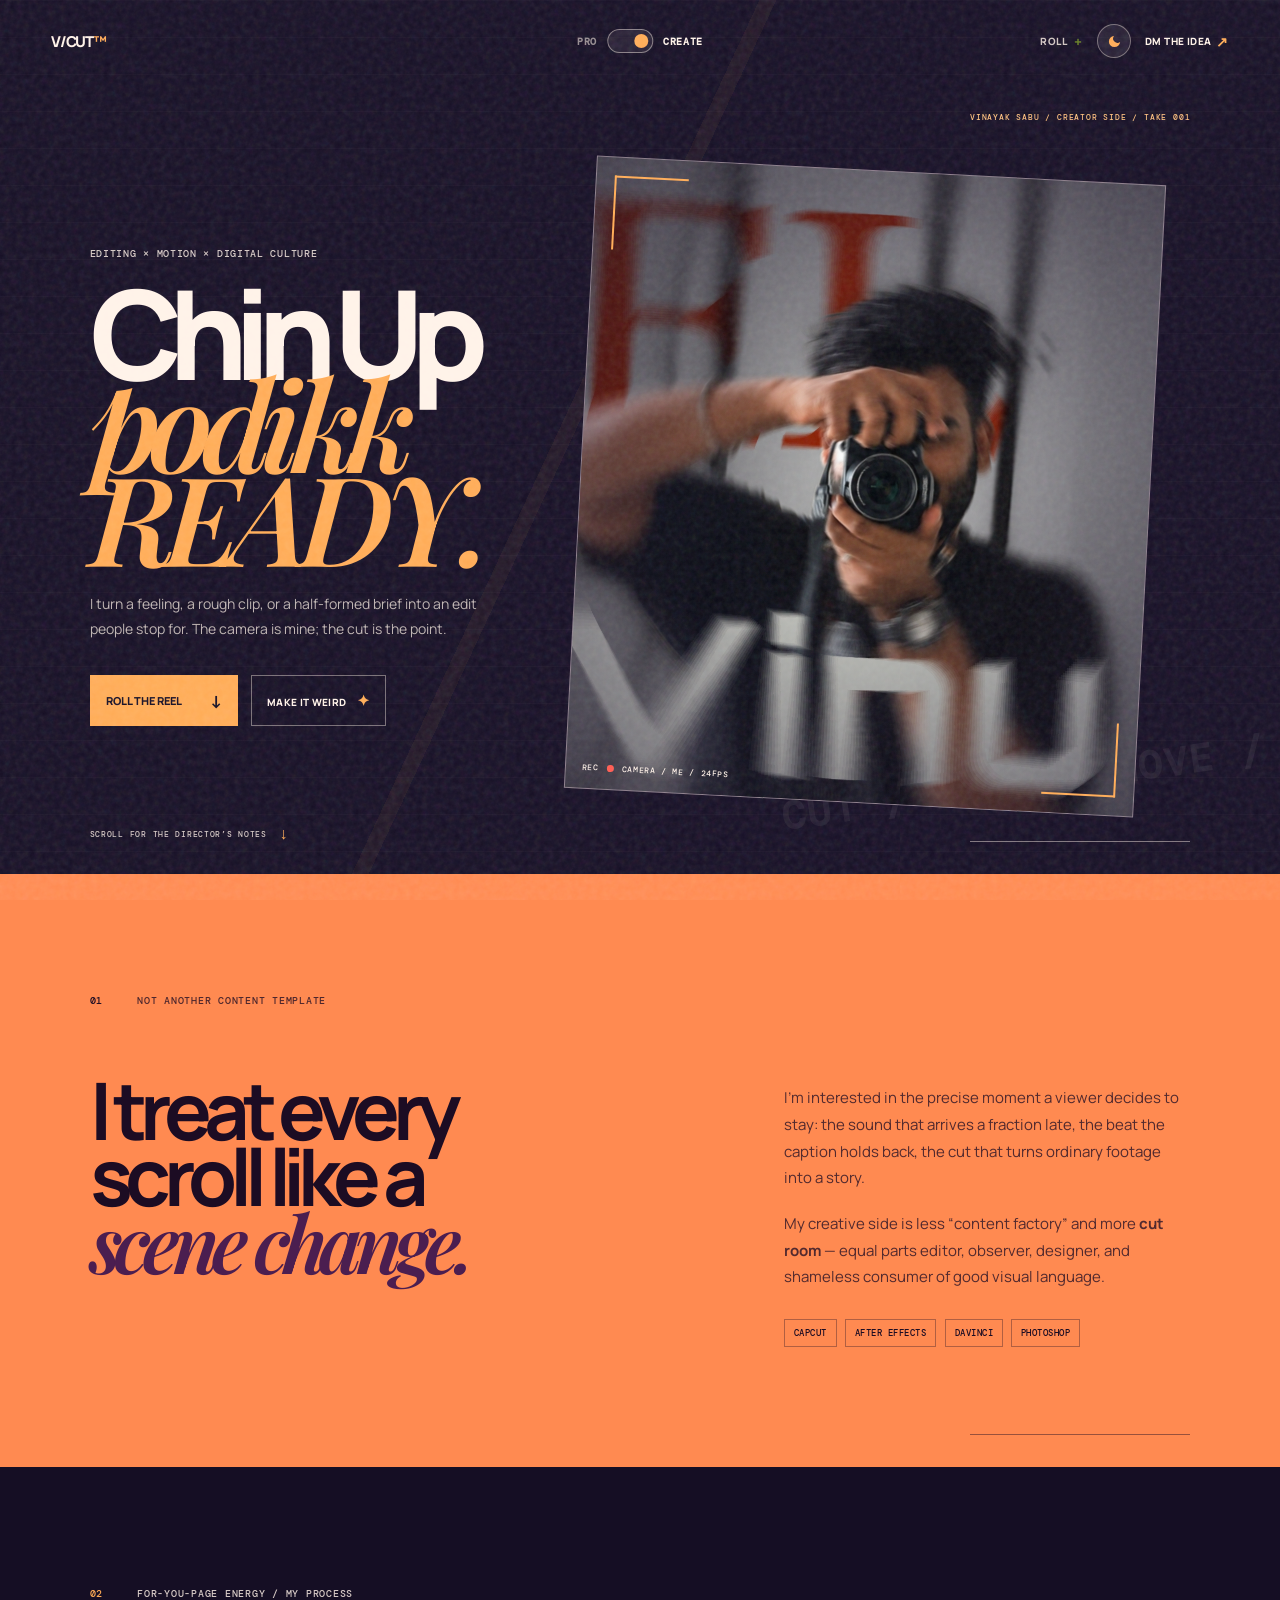
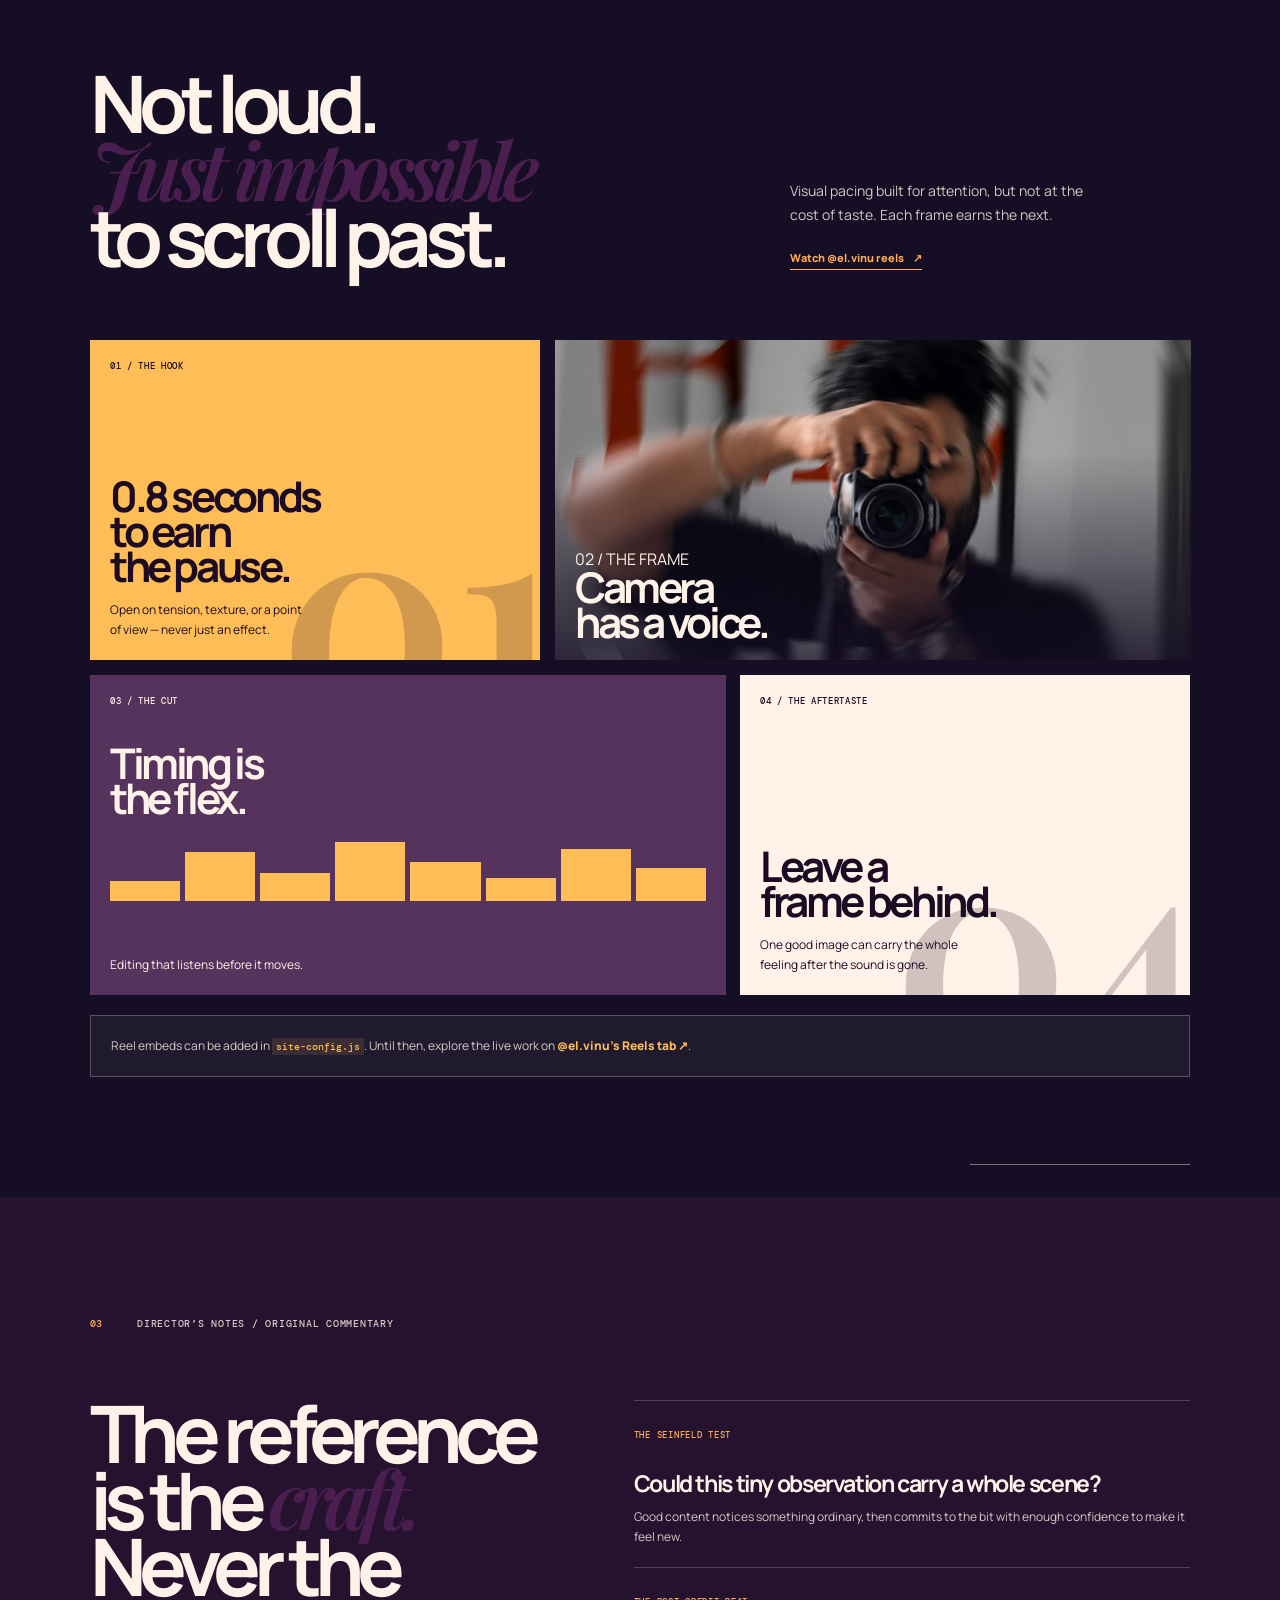
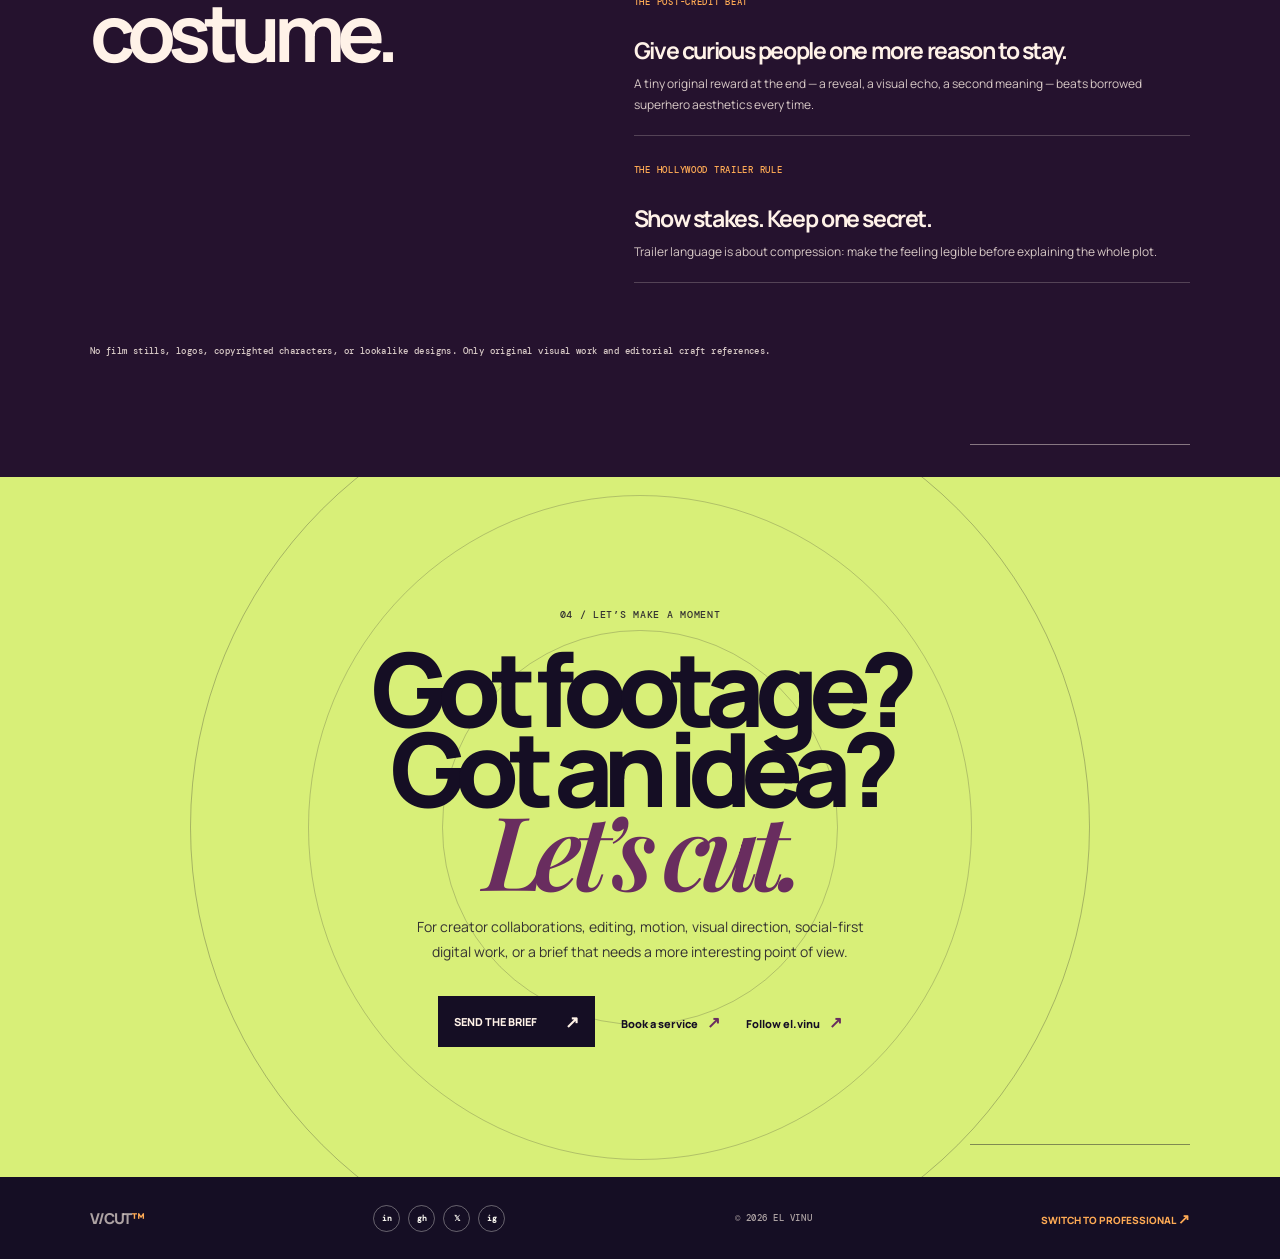
==== commit 2d891342: "Fix mobile alignment issues: clean 3-zone header, stacked hero buttons, and responsive touch targets" ====
--- a/creative.html
+++ b/creative.html
@@ -24,17 +24,17 @@
   <header class="site-header site-header--creative">
     <a class="wordmark wordmark--creative" href="creative.html"
       aria-label="Vinu Cut creative portfolio">V/CUT<span>™</span></a>
-    <nav aria-label="Primary navigation"><a class="identity-switch identity-switch--creative" href="index.html"
+    <nav class="site-nav" aria-label="Primary navigation"><a class="identity-switch identity-switch--creative" href="index.html"
         aria-label="Switch to the professional side"><span>PRO</span><i aria-hidden="true"><b></b></i><span
-          aria-current="page">CREATE</span></a>
+          aria-current="page">CREATE</span></a></nav>
+    <div class="header-actions">
       <details class="nav-menu nav-menu--creative">
         <summary>Roll <span>+</span></summary>
         <div><a href="#about">About</a><a href="#reel">The reel</a><a href="#notes">Notes</a><a
             href="https://www.instagram.com/el.vinu/reels/" target="_blank" rel="noreferrer">Instagram reels</a><a
             href="#contact">Work together</a></div>
       </details>
-    </nav>
-    <div class="header-actions"><button class="theme-toggle theme-toggle--creative" type="button" data-theme-toggle
+      <button class="theme-toggle theme-toggle--creative" type="button" data-theme-toggle
         aria-label="Toggle colour theme" aria-pressed="false"><span data-theme-label>Light</span><i
           aria-hidden="true"><svg class="theme-icon theme-icon--sun" viewBox="0 0 24 24" width="15" height="15"
             fill="none" stroke="currentColor" stroke-width="2.2" stroke-linecap="round" stroke-linejoin="round"
@@ -47,7 +47,8 @@
             aria-hidden="true">
             <path d="M21 12.79A9 9 0 1 1 11.21 3 7 7 0 0 0 21 12.79z"></path>
           </svg></i></button><a class="header-contact header-contact--creative" href="#contact">DM the idea
-        <span>↗</span></a></div>
+        <span>↗</span></a>
+    </div>
   </header>
 
   <main id="main">
--- a/styles.css
+++ b/styles.css
@@ -45,7 +45,7 @@
 body.is-night.pro-page { background: #121514; color: #f5f3ed; }.is-night.pro-page .site-header { color: #f5f3ed; }.is-night.pro-page .nav-link { color: rgba(245,243,237,.58); }.is-night.pro-page .nav-link.is-active { color: #f5f3ed; }.is-night.pro-page .pro-hero, .is-night.pro-page .leadership { color: #f5f3ed; background: #121514; }.is-night.pro-page .pro-hero::before { background: #1c211e; }.is-night.pro-page .hero-intro, .is-night.pro-page .kicker, .is-night.pro-page .hero-index, .is-night.pro-page .profile-copy p, .is-night.pro-page .leadership-head p, .is-night.pro-page .timeline-item span { color: rgba(245,243,237,.65); }.is-night.pro-page .hero-intro strong { color: #f5f3ed; }.is-night.pro-page .profile { background: #1c211e; }.is-night.pro-page .profile-copy .text-link { color: #f5f3ed; }.is-night.pro-page .button--outline { color: #f5f3ed; border-color: rgba(245,243,237,.35); background: transparent; }.is-night.pro-page .button--outline:hover { color: #121514; background: var(--green); border-color: var(--green); }.is-night.pro-page .credential-strip, .is-night.pro-page .credential-strip article, .is-night.pro-page .timeline, .is-night.pro-page .timeline-item { border-color: rgba(245,243,237,.2); }.is-night.pro-page .credential-strip span, .is-night.pro-page .timeline-item time { color: rgba(245,243,237,.48); }.is-night.pro-page .section--sage { background: #637645; }.is-night.pro-page .outcome span { color: #d8ef78; }.is-night.pro-page .outcome p { color: rgba(245,243,237,.8); }.is-night.pro-page .outcome-grid, .is-night.pro-page .outcome { border-color: rgba(245,243,237,.22); }.is-night.creative-page { background: #fff0e6; color: #1c0c23; }.is-night.creative-page .site-header--creative { color: #1c0c23; }.is-night.creative-page .nav-link--creative { color: rgba(28,12,35,.6); }.is-night.creative-page .nav-link--creative.is-active { color: #1c0c23; }.is-night.creative-page .creative-hero { background: #fff0e6; }.is-night.creative-page .creative-hero__noise { opacity: .5; background-image: linear-gradient(115deg, transparent 45%, rgba(111,45,95,.12) 45%, rgba(111,45,95,.12) 46%, transparent 46%), linear-gradient(rgba(28,12,35,.06) 1px, transparent 1px); }.is-night.creative-page .creator-stamp, .is-night.creative-page .creator-kicker, .is-night.creative-page .creative-hero__copy > p:not(.creator-kicker), .is-night.creative-page .creator-scroll { color: rgba(28,12,35,.65); }.is-night.creative-page .creative-hero h1 { color: #1c0c23; }.is-night.creative-page .reel-room { background: #fff0e6; }.is-night.creative-page .reel-head .creative-display { color: #1c0c23; }.is-night.creative-page .reel-head p { color: rgba(28,12,35,.67); }.is-night.creative-page .creator-notes { color: #fff2e8; background: #321938; }
 
 @media (max-width: 900px) { .pro-hero, .creative-hero { grid-template-columns: 1fr; gap: 48px; }.pro-hero { min-height: auto; padding-top: 135px; }.pro-portrait { justify-self: start; width: min(100%, 500px); }.pro-hero::before { width: 100%; height: 47%; }.hero-index { position: static; grid-column: 1; margin-top: 10px; }.profile-grid, .leadership-head, .creative-about__grid, .reel-head, .notes-layout { grid-template-columns: 1fr; }.profile-copy, .leadership-head p { max-width: 530px; }.credential-strip, .outcome-grid { grid-template-columns: 1fr 1fr; }.credential-strip article:nth-child(2), .outcome:nth-child(2) { border-right: 0; }.credential-strip article:nth-child(n+3), .outcome:nth-child(n+3) { border-top: 1px solid var(--line); }.project-row { grid-template-columns: 48px 1fr; }.project-skill { grid-column: 2; justify-self: start; text-align: left; }.creative-hero { min-height: auto; padding-top: 135px; }.creator-portrait { justify-self: start; width: min(100%, 550px); }.creator-stamp { top: 95px; }.reel-card--gold, .reel-card--photo, .reel-card--violet, .reel-card--white { grid-column: span 6; } }
-@media (max-width: 590px) { .site-header { height: 65px; padding: 0 20px; }.site-header nav { display: none; }.header-actions { gap: 14px; }.header-contact { font-size: 9px; }.pro-hero, .creative-hero { padding-right: 20px; padding-left: 20px; }.pro-hero { padding-top: 113px; padding-bottom: 35px; }.pro-hero h1 { font-size: clamp(52px, 15vw, 76px); }.hero-index { font-size: 7px; }.hero-index span:nth-child(2) { display: none; }.pro-portrait { width: 100%; }.section, .creative-section { padding: 83px 20px; }.section-label, .creator-section-label { gap: 20px; margin-bottom: 45px; }.credential-strip, .outcome-grid { grid-template-columns: 1fr; }.credential-strip article, .credential-strip article + article, .outcome, .outcome + .outcome { min-height: auto; padding: 20px 0; border-right: 0; border-top: 1px solid var(--line); }.credential-strip article:first-child, .outcome:first-child { border-top: 0; }.credential-strip strong { margin-top: 19px; }.project-ledger { margin-top: 50px; }.project-row { gap: 13px; padding: 23px 0; }.project-row h3 { font-size: 21px; }.timeline-item { grid-template-columns: 1fr; gap: 13px; }.timeline-item h3 { font-size: 22px; }.outcome span { margin: 23px 0 19px; }.contact { min-height: 620px; padding-right: 20px; padding-left: 20px; }.contact-title { font-size: clamp(52px, 15vw, 78px); }.contact-actions, .creative-contact-actions { flex-direction: column; gap: 18px; }.footer { min-height: 70px; }.footer p { display: none; }.footer > a:last-child { font-size: 9px; }.creative-hero { gap: 35px; padding-top: 113px; padding-bottom: 42px; }.creative-hero h1 { font-size: clamp(68px, 20vw, 94px); }.creator-stamp { top: 81px; right: 20px; font-size: 7px; }.creator-portrait { width: 100%; }.creative-about__copy p { font-size: 14px; }.reel-grid { grid-template-columns: 1fr; }.reel-card--gold, .reel-card--photo, .reel-card--violet, .reel-card--white { grid-column: auto; min-height: 285px; }.creative-collab { min-height: 620px; padding-right: 20px; padding-left: 20px; }.creative-contact-title { font-size: clamp(54px, 16vw, 82px); }.rights-note { margin-top: 40px; } }
+@media (max-width: 590px) { .site-header { height: 65px; padding: 0 20px; }.header-actions { gap: 14px; }.header-contact { font-size: 9px; }.pro-hero, .creative-hero { padding-right: 20px; padding-left: 20px; }.pro-hero { padding-top: 113px; padding-bottom: 35px; }.pro-hero h1 { font-size: clamp(52px, 15vw, 76px); }.hero-index { font-size: 7px; }.hero-index span:nth-child(2) { display: none; }.pro-portrait { width: 100%; }.section, .creative-section { padding: 83px 20px; }.section-label, .creator-section-label { gap: 20px; margin-bottom: 45px; }.credential-strip, .outcome-grid { grid-template-columns: 1fr; }.credential-strip article, .credential-strip article + article, .outcome, .outcome + .outcome { min-height: auto; padding: 20px 0; border-right: 0; border-top: 1px solid var(--line); }.credential-strip article:first-child, .outcome:first-child { border-top: 0; }.credential-strip strong { margin-top: 19px; }.project-ledger { margin-top: 50px; }.project-row { gap: 13px; padding: 23px 0; }.project-row h3 { font-size: 21px; }.timeline-item { grid-template-columns: 1fr; gap: 13px; }.timeline-item h3 { font-size: 22px; }.outcome span { margin: 23px 0 19px; }.contact { min-height: 620px; padding-right: 20px; padding-left: 20px; }.contact-title { font-size: clamp(52px, 15vw, 78px); }.contact-actions, .creative-contact-actions { flex-direction: column; gap: 18px; }.footer { min-height: 70px; }.footer p { display: none; }.footer > a:last-child { font-size: 9px; }.creative-hero { gap: 35px; padding-top: 113px; padding-bottom: 42px; }.creative-hero h1 { font-size: clamp(68px, 20vw, 94px); }.creator-stamp { top: 81px; right: 20px; font-size: 7px; }.creator-portrait { width: 100%; }.creative-about__copy p { font-size: 14px; }.reel-grid { grid-template-columns: 1fr; }.reel-card--gold, .reel-card--photo, .reel-card--violet, .reel-card--white { grid-column: auto; min-height: 285px; }.creative-collab { min-height: 620px; padding-right: 20px; padding-left: 20px; }.creative-contact-title { font-size: clamp(54px, 16vw, 82px); }.rights-note { margin-top: 40px; } }
 @media (prefers-reduced-motion: reduce) { html { scroll-behavior: auto; }.reveal { opacity: 1; transform: none; transition: none; }.creator-portrait figcaption i, .audio-bars i { animation: none; }.pro-portrait img, .creator-portrait img { transform: none; }.button, .creator-button { transition: none; } }
 
 /* Pointer values are calculated in pixels by script: no experimental CSS arithmetic. */
@@ -204,7 +204,420 @@
 @keyframes count-glow { 45% { color: #f5f3ed; text-shadow: 0 0 24px rgba(245,243,237,.7); } }
 
 @media (max-width: 900px) { .project-dossier__content { grid-template-columns: 1fr; }.project-visual { min-height: 205px; }.booking-steps { grid-template-columns: 1fr; }.booking-steps article, .booking-steps article + article { min-height: auto; padding: 20px 0; border-right: 0; border-bottom: 1px solid var(--line); }.booking-steps article:last-child { border-bottom: 0; }.is-night.pro-page .booking-steps article { border-color: rgba(245,243,237,.2); } }
-@media (max-width: 590px) { .header-actions { gap: 10px; }.theme-toggle, .theme-toggle--creative { width: 30px; min-height: 30px; height: 30px; }.theme-toggle .theme-icon, .theme-toggle--creative .theme-icon { width: 13px; height: 13px; }.project-dossier { grid-column: 1 / -1; }.project-dossier__content { padding: 14px; }.project-dossier__links { gap: 12px; }.creative-hero__noise::after { bottom: 14%; font-size: 19px; }.instagram-reel-feed { padding: 15px; } }
+/* =========================================================
+   COMPREHENSIVE MOBILE LAYOUT SYSTEM (max-width: 768px)
+   ========================================================= */
+@media (max-width: 768px) {
+  /* Site Header: Clean 3-zone layout with equal vertical centering */
+  .site-header,
+  .site-header--creative {
+    position: absolute !important;
+    top: 0 !important;
+    left: 0 !important;
+    right: 0 !important;
+    width: 100% !important;
+    height: 64px !important;
+    padding: 0 16px !important;
+    display: flex !important;
+    align-items: center !important;
+    justify-content: space-between !important;
+    gap: 8px !important;
+    box-sizing: border-box !important;
+    z-index: 50 !important;
+  }
+  .site-header .wordmark,
+  .site-header--creative .wordmark--creative {
+    font-size: 13px !important;
+    font-weight: 800 !important;
+    letter-spacing: -.06em !important;
+    line-height: 1 !important;
+    white-space: nowrap !important;
+    flex-shrink: 0 !important;
+    margin: 0 !important;
+  }
+
+  /* Center Navigation & Identity Switch */
+  .site-header .site-nav,
+  .site-header nav {
+    position: static !important;
+    left: auto !important;
+    transform: none !important;
+    display: flex !important;
+    align-items: center !important;
+    justify-content: center !important;
+    flex: 1 !important;
+    min-width: 0 !important;
+    margin: 0 4px !important;
+  }
+  .identity-switch {
+    display: inline-flex !important;
+    align-items: center !important;
+    justify-content: center !important;
+    gap: 5px !important;
+    min-width: 0 !important;
+    min-height: 32px !important;
+    font-size: 8px !important;
+    letter-spacing: .05em !important;
+    white-space: nowrap !important;
+    padding: 0 !important;
+  }
+  .identity-switch i {
+    width: 32px !important;
+    height: 18px !important;
+    border-radius: 999px !important;
+  }
+  .identity-switch i b {
+    top: 3px !important;
+    left: 3px !important;
+    width: 10px !important;
+    height: 10px !important;
+    border-radius: 50% !important;
+  }
+  .identity-switch--creative i b {
+    transform: translateX(14px) !important;
+  }
+
+  /* Right Action Buttons: Nav Menu & Theme Toggle */
+  .header-actions {
+    display: flex !important;
+    align-items: center !important;
+    gap: 8px !important;
+    margin-left: 0 !important;
+    flex-shrink: 0 !important;
+  }
+  .header-contact,
+  .header-contact--creative {
+    display: none !important;
+  }
+  .nav-menu,
+  .nav-menu--creative {
+    position: relative !important;
+    display: inline-block !important;
+    margin: 0 !important;
+  }
+  .nav-menu summary {
+    display: inline-flex !important;
+    align-items: center !important;
+    justify-content: center !important;
+    gap: 5px !important;
+    padding: 0 11px !important;
+    height: 32px !important;
+    min-height: 32px !important;
+    border-radius: 999px !important;
+    border: 1px solid var(--line) !important;
+    font-size: 9px !important;
+    font-weight: 800 !important;
+    letter-spacing: .05em !important;
+    box-sizing: border-box !important;
+    background: rgba(245,243,237,.92) !important;
+    backdrop-filter: blur(12px) !important;
+    cursor: pointer !important;
+  }
+  .is-night.pro-page .nav-menu summary {
+    border-color: rgba(245,243,237,.25) !important;
+    background: rgba(18,21,20,.92) !important;
+    color: #f5f3ed !important;
+  }
+  .nav-menu--creative summary {
+    border-color: rgba(255,242,232,.3) !important;
+    background: rgba(21,14,36,.92) !important;
+    color: #fff2e8 !important;
+  }
+  .is-night.creative-page .nav-menu--creative summary {
+    border-color: rgba(28,12,35,.25) !important;
+    background: rgba(255,240,230,.95) !important;
+    color: #1c0c23 !important;
+  }
+  .theme-toggle,
+  .theme-toggle--creative {
+    width: 32px !important;
+    min-height: 32px !important;
+    height: 32px !important;
+    border-radius: 50% !important;
+    display: inline-flex !important;
+    align-items: center !important;
+    justify-content: center !important;
+    padding: 0 !important;
+    box-sizing: border-box !important;
+    flex-shrink: 0 !important;
+  }
+  .theme-toggle .theme-icon,
+  .theme-toggle--creative .theme-icon {
+    width: 14px !important;
+    height: 14px !important;
+  }
+  .nav-menu > div {
+    position: absolute !important;
+    top: calc(100% + 8px) !important;
+    right: 0 !important;
+    left: auto !important;
+    width: 190px !important;
+    z-index: 100 !important;
+    box-shadow: 0 16px 36px rgba(0,0,0,0.2) !important;
+    border-radius: 6px !important;
+    max-height: calc(100vh - 85px) !important;
+    overflow-y: auto !important;
+  }
+
+  /* Hero Section Alignment */
+  .pro-hero,
+  .creative-hero {
+    min-height: auto !important;
+    padding: 105px 20px 45px !important;
+    display: flex !important;
+    flex-direction: column !important;
+    gap: 32px !important;
+  }
+  .pro-hero h1 {
+    font-size: clamp(42px, 12.5vw, 64px) !important;
+    line-height: .92 !important;
+    letter-spacing: -.07em !important;
+    word-break: break-word !important;
+    margin-bottom: 18px !important;
+  }
+  .creative-hero h1 {
+    font-size: clamp(48px, 14vw, 76px) !important;
+    line-height: .92 !important;
+    letter-spacing: -.07em !important;
+    margin-bottom: 18px !important;
+  }
+  .hero-intro,
+  .creative-hero__copy > p:not(.creator-kicker) {
+    font-size: 14px !important;
+    line-height: 1.7 !important;
+    margin-bottom: 24px !important;
+    max-width: 100% !important;
+  }
+  .hero-identity {
+    display: flex !important;
+    justify-content: space-between !important;
+    width: 100% !important;
+    font-size: 8px !important;
+    margin-bottom: 14px !important;
+  }
+  .hero-specialties {
+    display: flex !important;
+    flex-wrap: wrap !important;
+    gap: 6px !important;
+    width: 100% !important;
+    margin-bottom: 26px !important;
+  }
+  .hero-specialties li {
+    font-size: 8px !important;
+    padding: 5px 8px !important;
+  }
+
+  /* Hero Buttons Alignment - Full Width & Stacked with Equal Tap Targets */
+  .hero-buttons {
+    display: flex !important;
+    flex-direction: column !important;
+    width: 100% !important;
+    gap: 12px !important;
+    align-items: stretch !important;
+    margin-top: 8px !important;
+  }
+  .hero-buttons .button {
+    width: 100% !important;
+    min-height: 50px !important;
+    height: 50px !important;
+    box-sizing: border-box !important;
+    display: flex !important;
+    align-items: center !important;
+    justify-content: space-between !important;
+    padding: 0 20px !important;
+    font-size: 11px !important;
+    letter-spacing: .04em !important;
+    border-radius: 2px !important;
+  }
+  .creator-hero-actions {
+    display: flex !important;
+    flex-direction: column !important;
+    width: 100% !important;
+    gap: 12px !important;
+    align-items: stretch !important;
+    margin-top: 8px !important;
+  }
+  .creator-hero-actions .creator-button,
+  .creator-hero-actions .chaos-toggle {
+    width: 100% !important;
+    min-height: 50px !important;
+    height: 50px !important;
+    box-sizing: border-box !important;
+    display: flex !important;
+    align-items: center !important;
+    justify-content: space-between !important;
+    padding: 0 20px !important;
+    font-size: 11px !important;
+    border-radius: 2px !important;
+  }
+
+  /* Portraits & Grid Alignment */
+  .pro-portrait,
+  .creator-portrait {
+    width: 100% !important;
+    max-width: 380px !important;
+    aspect-ratio: 1 !important;
+    margin: 12px auto 0 !important;
+    justify-self: center !important;
+  }
+  .hero-index {
+    position: static !important;
+    display: flex !important;
+    justify-content: space-between !important;
+    width: 100% !important;
+    margin-top: 14px !important;
+    font-size: 8px !important;
+  }
+
+  /* Sections & Spacing */
+  .section,
+  .creative-section {
+    padding: 72px 20px !important;
+  }
+  .display,
+  .creative-display {
+    font-size: clamp(34px, 9.5vw, 54px) !important;
+    line-height: .95 !important;
+  }
+  .profile-grid,
+  .creative-about__grid {
+    grid-template-columns: 1fr !important;
+    gap: 32px !important;
+  }
+  .profile-copy p,
+  .creative-about__copy p {
+    font-size: 14px !important;
+    line-height: 1.75 !important;
+  }
+  .credential-strip,
+  .outcome-grid {
+    grid-template-columns: 1fr !important;
+    margin-top: 48px !important;
+  }
+  .credential-strip article,
+  .outcome {
+    min-height: auto !important;
+    padding: 18px 0 !important;
+    border-right: 0 !important;
+    border-top: 1px solid var(--line) !important;
+  }
+  .credential-strip article:first-child,
+  .outcome:first-child {
+    border-top: 0 !important;
+  }
+  .timeline-item {
+    grid-template-columns: 1fr !important;
+    gap: 10px !important;
+    padding: 22px 0 !important;
+  }
+  .timeline-item h3 {
+    font-size: 20px !important;
+  }
+
+  /* Project Dossier */
+  .project-dossier {
+    grid-column: 1 / -1 !important;
+  }
+  .project-dossier__content {
+    padding: 16px !important;
+  }
+  .project-dossier__links {
+    gap: 12px !important;
+  }
+  .creative-hero__noise::after {
+    bottom: 14% !important;
+    font-size: 19px !important;
+  }
+  .instagram-reel-feed {
+    padding: 15px !important;
+  }
+
+  /* Booking & Service Buttons */
+  .service-picker {
+    grid-template-columns: 1fr !important;
+    gap: 12px !important;
+  }
+  .service-card {
+    min-height: auto !important;
+    padding: 20px !important;
+    border-right: 0 !important;
+    border-bottom: 1px solid var(--line) !important;
+  }
+  .booking-cta {
+    flex-direction: column !important;
+    align-items: stretch !important;
+    gap: 18px !important;
+  }
+  .booking-cta .button {
+    width: 100% !important;
+    min-height: 50px !important;
+    justify-content: space-between !important;
+    padding: 0 20px !important;
+    box-sizing: border-box !important;
+  }
+
+  /* Contact Actions */
+  .contact-actions,
+  .creative-contact-actions {
+    display: flex !important;
+    flex-direction: column !important;
+    align-items: stretch !important;
+    width: 100% !important;
+    gap: 12px !important;
+  }
+  .contact-actions .button,
+  .contact-actions .text-link,
+  .creative-contact-actions .creator-button,
+  .creative-contact-actions .creator-text-link {
+    width: 100% !important;
+    min-height: 50px !important;
+    box-sizing: border-box !important;
+    display: flex !important;
+    align-items: center !important;
+    justify-content: space-between !important;
+    padding: 0 20px !important;
+    font-size: 11px !important;
+  }
+  .contact-actions .text-link,
+  .creative-contact-actions .creator-text-link {
+    border: 1px solid var(--line) !important;
+  }
+  .is-night.pro-page .contact-actions .text-link {
+    border-color: rgba(245,243,237,.25) !important;
+  }
+  .creative-contact-actions .creator-text-link {
+    border-color: rgba(255,242,232,.3) !important;
+  }
+
+  /* Footer Alignment */
+  .footer,
+  .footer--creative {
+    display: flex !important;
+    flex-direction: column !important;
+    align-items: center !important;
+    justify-content: center !important;
+    text-align: center !important;
+    gap: 16px !important;
+    padding: 34px 20px !important;
+    min-height: auto !important;
+  }
+  .footer .wordmark,
+  .footer--creative .wordmark--creative {
+    margin: 0 !important;
+  }
+  .footer .social-icons,
+  .footer--creative .social-icons--creative {
+    margin: 0 !important;
+    justify-content: center !important;
+  }
+  .footer > a:last-child {
+    display: inline-flex !important;
+    align-items: center !important;
+    gap: 6px !important;
+    font-size: 10px !important;
+    margin-top: 4px !important;
+  }
+}
 @media (prefers-reduced-motion: reduce) { .button:hover span, .creator-button:hover span, .text-link:hover span, .creator-text-link:hover span, .reel-profile-link:hover span, .project-dossier__links a:hover span, .payment-source a:hover span, .creative-hero__noise::after, .creative-hero.motion-active .viewfinder, .creative-hero.motion-active .creator-hero-actions, .outcomes.motion-active .outcome span[data-count] { animation: none; } }
 
 .project-visual label, .project-visual [data-project-photo-state] { z-index: 3; }
